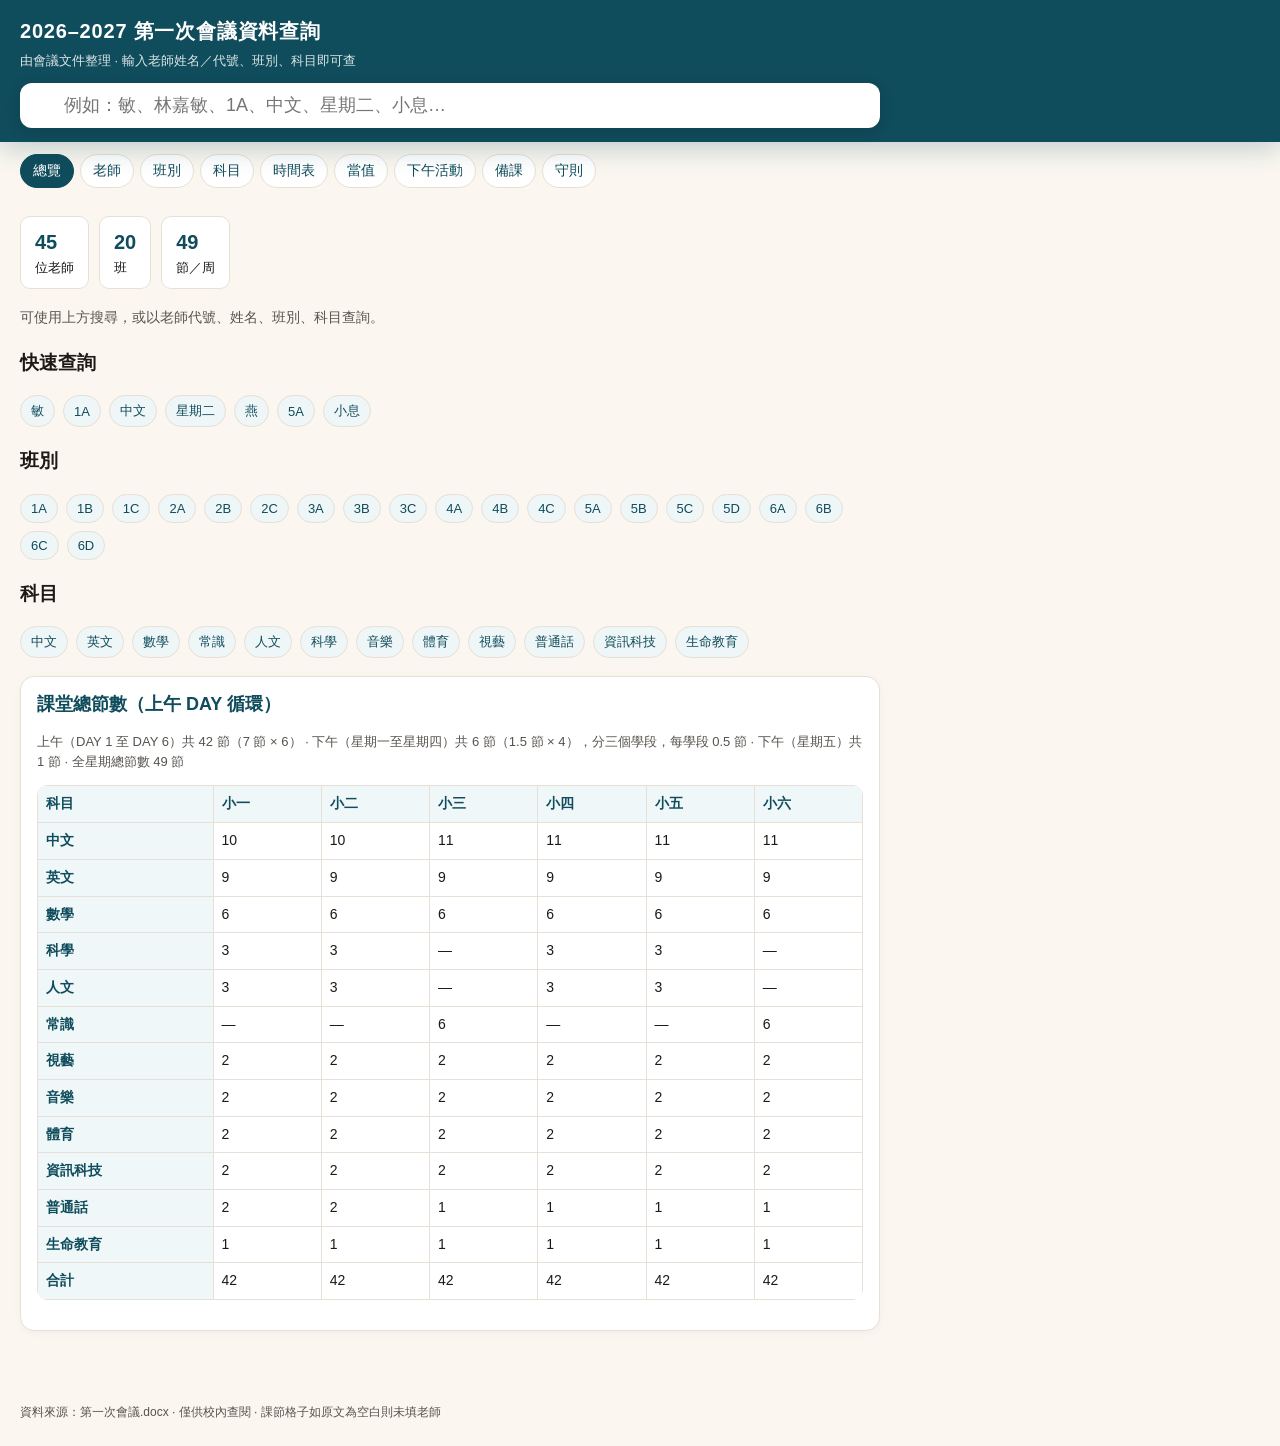
==== index.html @ 0116c8d4 "Publish 2026-2027 staff query as a static site. Teacher daily view, free-period tools, class timetab" ====
<!DOCTYPE html>
<html lang="zh-Hant">
<head>
  <meta charset="UTF-8" />
  <meta name="viewport" content="width=device-width, initial-scale=1" />
  <meta name="robots" content="noindex,nofollow" />
  <title>2026–2027 第一次會議資料查詢</title>
  <style>
    :root {
      --ink: #1c1917;
      --muted: #57534e;
      --line: #e7e0d6;
      --paper: #fbf7f0;
      --card: #ffffff;
      --teal: #0f4c5c;
      --teal-2: #16697a;
      --gold: #c4a35a;
      --coral: #c2410c;
      --chip: #eef6f7;
      --ok: #166534;
    }
    * { box-sizing: border-box; }
    html, body { margin: 0; padding: 0; }
    body {
      font-family: "PingFang TC", "Noto Sans TC", "Hiragino Sans CNS", "Heiti TC", sans-serif;
      background: var(--paper);
      color: var(--ink);
      line-height: 1.55;
    }
    header.app {
      position: sticky; top: 0; z-index: 20;
      background: var(--teal);
      color: #fff;
      padding: 16px 20px 14px;
      box-shadow: 0 8px 24px rgba(15, 76, 92, .22);
    }
    header.app h1 {
      margin: 0 0 4px;
      font-size: 20px;
      font-weight: 700;
      letter-spacing: .04em;
    }
    header.app p { margin: 0 0 12px; opacity: .85; font-size: 13px; }
    .search-wrap { position: relative; max-width: 860px; }
    .search-wrap input {
      width: 100%;
      font-size: 18px;
      padding: 12px 16px 12px 44px;
      border: 0;
      border-radius: 12px;
      outline: none;
      box-shadow: 0 4px 16px rgba(0,0,0,.12);
    }
    .search-ico {
      position: absolute; left: 14px; top: 50%; transform: translateY(-50%);
      opacity: .45; font-size: 16px; pointer-events: none;
    }
    nav.tabs {
      display: flex; gap: 6px; flex-wrap: wrap;
      padding: 12px 20px 0;
      background: var(--paper);
      position: sticky; top: 126px; z-index: 10;
    }
    @media (max-width: 640px) {
      nav.tabs { top: 148px; }
      header.app h1 { font-size: 17px; }
    }
    nav.tabs button {
      border: 1px solid var(--line);
      background: #fff;
      color: var(--teal);
      padding: 7px 12px;
      border-radius: 999px;
      cursor: pointer;
      font-size: 14px;
    }
    nav.tabs button.active {
      background: var(--teal);
      color: #fff;
      border-color: var(--teal);
    }
    main { padding: 16px 20px 64px; max-width: 1100px; }
    .hint {
      color: var(--muted); font-size: 14px; margin: 8px 0 16px;
    }
    .chips { display: flex; flex-wrap: wrap; gap: 8px; margin: 10px 0 18px; max-width: 100%; }
    @media (max-width: 640px) {
      .chip, .tchip { font-size: 13px; padding: 6px 9px; }
      .search-wrap input { font-size: 16px; } /* avoid iOS zoom */
    }
    .chip, .tchip {
      border: 1px solid var(--line);
      background: var(--chip);
      color: var(--teal);
      padding: 6px 10px;
      border-radius: 999px;
      cursor: pointer;
      font-size: 13px;
    }
    .tchip { background: #fff; }
    .tchip b { color: var(--coral); margin-right: 4px; }
    .tchip.active, .chip.active { background: var(--teal); color: #fff; border-color: var(--teal); }
    .tchip.active b { color: #fde68a; }
    .grid { display: grid; grid-template-columns: repeat(auto-fill, minmax(280px, 1fr)); gap: 12px; }
    .card {
      background: var(--card);
      border: 1px solid var(--line);
      border-radius: 14px;
      padding: 14px 16px;
      box-shadow: 0 2px 8px rgba(28,25,23,.04);
    }
    .card h2, .card h3 { margin: 0 0 8px; }
    .card h2 { font-size: 18px; color: var(--teal); }
    .card h3 { font-size: 15px; color: var(--teal-2); margin-top: 14px; }
    .meta { color: var(--muted); font-size: 13px; }
    .kv { display: grid; grid-template-columns: 88px 1fr; gap: 4px 10px; font-size: 14px; }
    .kv dt { color: var(--muted); }
    .kv dd { margin: 0; }
    table {
      width: 100%;
      border-collapse: collapse;
      font-size: 14px;
      background: #fff;
    }
    th, td {
      border: 1px solid var(--line);
      padding: 7px 8px;
      text-align: left;
      vertical-align: top;
    }
    th { background: #f0f7f8; color: var(--teal); font-weight: 600; white-space: nowrap; }
    .table-wrap { overflow-x: auto; margin: 8px 0 16px; border-radius: 10px; }
    .empty { padding: 40px 10px; text-align: center; color: var(--muted); }
    .badge {
      display: inline-block;
      background: #fde7d8;
      color: var(--coral);
      border-radius: 6px;
      padding: 1px 6px;
      font-size: 12px;
      margin-left: 4px;
    }
    .badge.teal { background: #d9eef2; color: var(--teal); }
    .badge.gold { background: #f4ead0; color: #7a5b12; }
    .duty-item {
      padding: 8px 0;
      border-bottom: 1px dashed var(--line);
      font-size: 14px;
    }
    .duty-item:last-child { border-bottom: 0; }
    .hl { background: #fff3bf; padding: 0 2px; border-radius: 3px; }
    .welcome { max-width: 860px; }
    .stat {
      display: flex; gap: 10px; flex-wrap: wrap; margin: 12px 0 18px;
    }
    .stat span {
      background: #fff; border: 1px solid var(--line); border-radius: 10px;
      padding: 10px 14px; font-size: 13px;
    }
    .stat b { display: block; font-size: 20px; color: var(--teal); }
    footer {
      color: var(--muted); font-size: 12px; padding: 8px 20px 24px;
    }
    .row-2 { display: grid; grid-template-columns: 1fr 1fr; gap: 12px; }
    @media (max-width: 800px) { .row-2 { grid-template-columns: 1fr; } }
    .name-line { display: flex; align-items: baseline; gap: 8px; flex-wrap: wrap; }
    .name-line .code {
      font-size: 28px; color: var(--coral); font-weight: 800; line-height: 1;
    }
    a.linkish { color: var(--teal-2); cursor: pointer; text-decoration: underline; }
  </style>
</head>
<body>
  <header class="app">
    <h1>2026–2027 第一次會議資料查詢</h1>
    <p>由會議文件整理 · 輸入老師姓名／代號、班別、科目即可查</p>
    <div class="search-wrap">
      <span class="search-ico">⌕</span>
      <input id="q" type="search" placeholder="例如：敏、林嘉敏、1A、中文、星期二、小息…" autocomplete="off" />
    </div>
  </header>
  <nav class="tabs" id="tabs"></nav>
  <main id="main"></main>
  <footer>資料來源：第一次會議.docx · 僅供校內查閱 · 課節格子如原文為空白則未填老師</footer>
  <script>
const DATA = {
  "title": "2026 至 2027 年度第一次會議資料查詢",
  "source": "第一次會議.docx",
  "periods": {
    "grades": [
      "小一",
      "小二",
      "小三",
      "小四",
      "小五",
      "小六"
    ],
    "rows": [
      {
        "subject": "中文",
        "byGrade": {
          "小一": "10",
          "小二": "10",
          "小三": "11",
          "小四": "11",
          "小五": "11",
          "小六": "11"
        }
      },
      {
        "subject": "英文",
        "byGrade": {
          "小一": "9",
          "小二": "9",
          "小三": "9",
          "小四": "9",
          "小五": "9",
          "小六": "9"
        }
      },
      {
        "subject": "數學",
        "byGrade": {
          "小一": "6",
          "小二": "6",
          "小三": "6",
          "小四": "6",
          "小五": "6",
          "小六": "6"
        }
      },
      {
        "subject": "科學",
        "byGrade": {
          "小一": "3",
          "小二": "3",
          "小三": "",
          "小四": "3",
          "小五": "3",
          "小六": ""
        }
      },
      {
        "subject": "人文",
        "byGrade": {
          "小一": "3",
          "小二": "3",
          "小三": "",
          "小四": "3",
          "小五": "3",
          "小六": ""
        }
      },
      {
        "subject": "常識",
        "byGrade": {
          "小一": "",
          "小二": "",
          "小三": "6",
          "小四": "",
          "小五": "",
          "小六": "6"
        }
      },
      {
        "subject": "視藝",
        "byGrade": {
          "小一": "2",
          "小二": "2",
          "小三": "2",
          "小四": "2",
          "小五": "2",
          "小六": "2"
        }
      },
      {
        "subject": "音樂",
        "byGrade": {
          "小一": "2",
          "小二": "2",
          "小三": "2",
          "小四": "2",
          "小五": "2",
          "小六": "2"
        }
      },
      {
        "subject": "體育",
        "byGrade": {
          "小一": "2",
          "小二": "2",
          "小三": "2",
          "小四": "2",
          "小五": "2",
          "小六": "2"
        }
      },
      {
        "subject": "資訊科技",
        "byGrade": {
          "小一": "2",
          "小二": "2",
          "小三": "2",
          "小四": "2",
          "小五": "2",
          "小六": "2"
        }
      },
      {
        "subject": "普通話",
        "byGrade": {
          "小一": "2",
          "小二": "2",
          "小三": "1",
          "小四": "1",
          "小五": "1",
          "小六": "1"
        }
      },
      {
        "subject": "生命教育",
        "byGrade": {
          "小一": "1",
          "小二": "1",
          "小三": "1",
          "小四": "1",
          "小五": "1",
          "小六": "1"
        }
      },
      {
        "subject": "合計",
        "byGrade": {
          "小一": "42",
          "小二": "42",
          "小三": "42",
          "小四": "42",
          "小五": "42",
          "小六": "42"
        }
      }
    ],
    "notes": [
      "上午（DAY 1 至 DAY 6）共 42 節（7 節 × 6）",
      "下午（星期一至星期四）共 6 節（1.5 節 × 4），分三個學段，每學段 0.5 節",
      "下午（星期五）共 1 節",
      "全星期總節數 49 節"
    ]
  },
  "loadNotes": [
    "基本老師課堂為 30 節",
    "中英數科主席 26 節；常識／科學科主席 26 節；人文科主席 27 節；視體音普資科主席 28 節",
    "SEN 老師 27 節",
    "4A／5A 中英數人科老師減 1 節",
    "各老師會因應各行政工作扣減課堂節數"
  ],
  "sen": [
    "穩",
    "瑤",
    "倩",
    "華"
  ],
  "signIn": {
    "duty": "所有當值老師：07:35",
    "others": "其他老師：07:40",
    "lunchOutDuty": "13:00–13:40（如需 13:40–14:00 當值）",
    "lunchOutFree": "13:00–13:55（如無需 13:40–14:00 當值）",
    "leaveNoMeeting": "沒有會議或課後活動：16:30",
    "leaveActivity": "有課後活動：17:05",
    "lateStay": "全校老師輪流留校至 18:35 處理行政事務（另見「在校課後託管服務計劃」文件）",
    "adminMeeting": "星期二放學後為行政會議"
  },
  "dutyIndex": {
    "tutorial": "導修課由班主任負責",
    "lunchHomeroom": "班主任：每周午膳當值 3 天",
    "lunchOthers": "非班／行政老師：每周午膳當值 2–3 天",
    "lunchVP": "副校長：每周午膳當值 1 天",
    "recess": "小息當值 4–5 次",
    "library": "瑩負責圖書館當值",
    "morning": "早上、放學當值及放學後校外巡視由訓輔組安排",
    "patrol": "清／呂／蔚巡視各當值情況"
  },
  "timetable": {
    "morning": [
      {
        "time": "07:40–08:00 課前",
        "mon": "靜觀行／早課",
        "tue": "靜觀行／早課",
        "wed": "靜觀行／早課",
        "thu": "靜觀行／早課",
        "fri": "球類運動"
      },
      {
        "time": "08:00–08:10 早會",
        "mon": "班級經營",
        "tue": "悅讀閱樂／好書分享",
        "wed": "升旗／國情短講",
        "thu": "品德教育",
        "fri": "早操"
      },
      {
        "time": "08:10–08:20 班主任節",
        "mon": "班主任節",
        "tue": "班主任節",
        "wed": "班主任節",
        "thu": "班主任節",
        "fri": "班主任節"
      }
    ],
    "lessons": [
      {
        "period": "第一節",
        "time": "08:20–08:55"
      },
      {
        "period": "第二節",
        "time": "08:55–09:30"
      },
      {
        "period": "第三節",
        "time": "09:30–10:05"
      },
      {
        "period": "小息一",
        "time": "10:05–10:20",
        "note": "玩具趣趣（樓層小息）"
      },
      {
        "period": "第四節",
        "time": "10:20–10:55"
      },
      {
        "period": "第五節",
        "time": "10:55–11:30"
      },
      {
        "period": "小息二",
        "time": "11:30–11:50",
        "note": "活力小息（操場小息）"
      },
      {
        "period": "第六節",
        "time": "11:50–12:25"
      },
      {
        "period": "第七節",
        "time": "12:25–13:00"
      }
    ],
    "lunch": {
      "time": "13:00–14:00",
      "note": "午膳 13:00–13:40／小息 13:40–14:00"
    },
    "afternoonP13": [
      {
        "time": "14:00–14:20",
        "mon": "導修課",
        "tue": "導修課",
        "wed": "導修課",
        "thu": "導修課",
        "fri": "14:00–14:40 健康生活（全人運動）"
      },
      {
        "time": "14:20–15:20 第八節",
        "mon": "CREATE Learning（三學段）",
        "tue": "多元智能課 MI",
        "wed": "野孩子計劃（三學段）",
        "thu": "周會／戶外學習（三學段）",
        "fri": "（接上）"
      }
    ],
    "afternoonP46": [
      {
        "time": "14:00–14:20",
        "mon": "導修課",
        "tue": "導修課",
        "wed": "導修課",
        "thu": "導修課",
        "fri": "14:00–14:40 健康生活（全人運動）"
      },
      {
        "time": "14:20–15:20 第八節",
        "mon": "CREATE Learning（三學段）",
        "tue": "多元智能課 MI（4(1)–4(4)）",
        "wed": "野孩子計劃（三學段）",
        "thu": "周會／戶外學習（三學段）",
        "fri": "（接上）"
      }
    ],
    "prepExtra": [
      "星期二課後：行政會",
      "星期一／四：P4 科學校外支援（智／燕／恒）",
      "星期四：P5 人文校外支援（何／瑤／談／仁）（杰）"
    ]
  },
  "teachers": [
    {
      "no": "1",
      "name": "林嘉敏",
      "code": "敏",
      "homeroom": "1A",
      "subjects": [
        {
          "subject": "中文",
          "classes": "1A *4A",
          "star": true
        },
        {
          "subject": "視藝",
          "classes": "1A",
          "star": false
        }
      ],
      "pm": {
        "mon": "",
        "tue": "",
        "wed": "",
        "thu": "",
        "fri": "1"
      },
      "periods": "24",
      "liaison": "P1中 / P1視",
      "chairOf": [],
      "viceOf": [
        "中"
      ],
      "gradeContact": [
        "中・一年級",
        "視・一年級"
      ],
      "duties": {
        "recess1": [
          {
            "day": "DAY 2",
            "place": "4/F",
            "time": "10:05–10:20 小息一（樓層／玩具趣趣）"
          },
          {
            "day": "DAY 5",
            "place": "3/F",
            "time": "10:05–10:20 小息一（樓層／玩具趣趣）"
          }
        ],
        "recess2": [
          {
            "day": "DAY 4",
            "sunny": "中式花園",
            "rain": "4/F",
            "time": "11:30–11:50 小息二（晴天操場／雨天樓層）"
          }
        ],
        "lunch": [
          {
            "day": "星期二",
            "class": "1A",
            "time": "13:00–13:40 午膳"
          },
          {
            "day": "星期三",
            "class": "1A",
            "time": "13:00–13:40 午膳"
          },
          {
            "day": "星期五",
            "class": "1A",
            "time": "13:00–13:40 午膳"
          }
        ],
        "noon": [
          {
            "day": "星期四",
            "sunny": "操二至洗手間",
            "rain": "2/F",
            "time": "13:40–14:00 午息"
          }
        ],
        "prep": [
          {
            "day": "DAY 3",
            "period": "第六節 11:50–12:25",
            "text": "P4中備(敏/瑤/冬) P1英備(琪/慧/華)"
          },
          {
            "day": "DAY 2",
            "period": "第七節 12:25–13:00",
            "text": "P1中備(敏/梅/瑤)"
          }
        ],
        "activities": [
          {
            "day": "星期三",
            "text": "中文(低)(李/敏)"
          }
        ]
      }
    },
    {
      "no": "2",
      "name": "姚佩慈",
      "code": "佩",
      "homeroom": "1A",
      "subjects": [
        {
          "subject": "數學",
          "classes": "1A 3B",
          "star": false
        },
        {
          "subject": "科學",
          "classes": "2A",
          "star": false
        },
        {
          "subject": "體育",
          "classes": "1B+1C 2A",
          "star": false
        }
      ],
      "pm": {
        "mon": "1A",
        "tue": "0.5",
        "wed": "1.5",
        "thu": "1A",
        "fri": "1"
      },
      "periods": "25",
      "liaison": "P3數",
      "chairOf": [
        "體"
      ],
      "viceOf": [],
      "gradeContact": [
        "數・三年級"
      ],
      "duties": {
        "recess1": [
          {
            "day": "DAY 4",
            "place": "2/F",
            "time": "10:05–10:20 小息一（樓層／玩具趣趣）"
          }
        ],
        "recess2": [
          {
            "day": "DAY 3",
            "sunny": "操一",
            "rain": "3/F",
            "time": "11:30–11:50 小息二（晴天操場／雨天樓層）"
          },
          {
            "day": "DAY 5",
            "sunny": "中式花園",
            "rain": "4/F",
            "time": "11:30–11:50 小息二（晴天操場／雨天樓層）"
          },
          {
            "day": "DAY 1",
            "sunny": "籃球場",
            "rain": "5/F",
            "time": "11:30–11:50 小息二（晴天操場／雨天樓層）"
          }
        ],
        "lunch": [
          {
            "day": "星期一",
            "class": "1A",
            "time": "13:00–13:40 午膳"
          },
          {
            "day": "星期四",
            "class": "1A",
            "time": "13:00–13:40 午膳"
          },
          {
            "day": "星期五",
            "class": "3B",
            "time": "13:00–13:40 午膳"
          }
        ],
        "noon": [],
        "prep": [
          {
            "day": "DAY 1",
            "period": "第一節 08:20–08:55",
            "text": "P1數備(佩/趙/軒)"
          },
          {
            "day": "DAY 5",
            "period": "第一節 08:20–08:55",
            "text": "P3數備(佩/碧/趙)"
          },
          {
            "day": "DAY 5",
            "period": "第七節 12:25–13:00",
            "text": "P2科備(智/佩/燕)"
          }
        ],
        "activities": [
          {
            "day": "星期一",
            "text": "游泳校隊至1730) (佩/外聘)(泳池)"
          }
        ]
      }
    },
    {
      "no": "3",
      "name": "林淑梅",
      "code": "梅",
      "homeroom": "1B",
      "subjects": [
        {
          "subject": "中文",
          "classes": "1B",
          "star": false
        },
        {
          "subject": "人文",
          "classes": "4B",
          "star": false
        },
        {
          "subject": "普通話",
          "classes": "4B",
          "star": false
        }
      ],
      "pm": {
        "mon": "4B",
        "tue": "1.5",
        "wed": "1.5",
        "thu": "4B (1)",
        "fri": "1"
      },
      "periods": "20.5",
      "liaison": "P4普",
      "chairOf": [],
      "viceOf": [],
      "gradeContact": [
        "普・四年級"
      ],
      "duties": {
        "recess1": [
          {
            "day": "DAY 3",
            "place": "2/F",
            "time": "10:05–10:20 小息一（樓層／玩具趣趣）"
          },
          {
            "day": "DAY 5",
            "place": "2/F",
            "time": "10:05–10:20 小息一（樓層／玩具趣趣）"
          }
        ],
        "recess2": [],
        "lunch": [
          {
            "day": "星期一",
            "class": "1B",
            "time": "13:00–13:40 午膳"
          },
          {
            "day": "星期二",
            "class": "1B",
            "time": "13:00–13:40 午膳"
          },
          {
            "day": "星期四",
            "class": "1B",
            "time": "13:00–13:40 午膳"
          }
        ],
        "noon": [
          {
            "day": "星期五",
            "sunny": "操二至洗手間",
            "rain": "2/F梅",
            "time": "13:40–14:00 午息"
          }
        ],
        "prep": [
          {
            "day": "DAY 6",
            "period": "第六節 11:50–12:25",
            "text": "P4人備(梅/軒/杰) P5科備 (談/偉/呂/清)"
          },
          {
            "day": "DAY 2",
            "period": "第七節 12:25–13:00",
            "text": "P1中備(敏/梅/瑤)"
          }
        ],
        "activities": [
          {
            "day": "星期二",
            "text": "正能量(P1)(梅/趙/奕)"
          }
        ]
      }
    },
    {
      "no": "4",
      "name": "趙詠琪",
      "code": "趙",
      "homeroom": "1B",
      "subjects": [
        {
          "subject": "數學",
          "classes": "1B 3C",
          "star": false
        },
        {
          "subject": "常識",
          "classes": "6D",
          "star": false
        },
        {
          "subject": "資訊科技",
          "classes": "1B+1C 3C",
          "star": false
        }
      ],
      "pm": {
        "mon": "1C",
        "tue": "1.5",
        "wed": "1.5",
        "thu": "1B",
        "fri": "1"
      },
      "periods": "29",
      "liaison": "P1數",
      "chairOf": [],
      "viceOf": [
        "數"
      ],
      "gradeContact": [
        "數・一年級"
      ],
      "duties": {
        "recess1": [
          {
            "day": "DAY 3",
            "place": "2/F",
            "time": "10:05–10:20 小息一（樓層／玩具趣趣）"
          },
          {
            "day": "DAY 4",
            "place": "2/F",
            "time": "10:05–10:20 小息一（樓層／玩具趣趣）"
          }
        ],
        "recess2": [
          {
            "day": "DAY 2",
            "sunny": "操二至洗手間",
            "rain": "2/F",
            "time": "11:30–11:50 小息二（晴天操場／雨天樓層）"
          }
        ],
        "lunch": [
          {
            "day": "星期三",
            "class": "1B",
            "time": "13:00–13:40 午膳"
          },
          {
            "day": "星期五",
            "class": "1B",
            "time": "13:00–13:40 午膳"
          },
          {
            "day": "星期四",
            "class": "6D",
            "time": "13:00–13:40 午膳"
          }
        ],
        "noon": [
          {
            "day": "星期一",
            "sunny": "操一",
            "rain": "2/F",
            "time": "13:40–14:00 午息"
          }
        ],
        "prep": [
          {
            "day": "DAY 1",
            "period": "第一節 08:20–08:55",
            "text": "P1數備(佩/趙/軒)"
          },
          {
            "day": "DAY 5",
            "period": "第一節 08:20–08:55",
            "text": "P3數備(佩/碧/趙)"
          },
          {
            "day": "DAY 3",
            "period": "第二節 08:55–09:30",
            "text": "P6常備 (趙/符/瑩/蔚)"
          }
        ],
        "activities": [
          {
            "day": "星期四",
            "text": "中國舞校隊(1530－1730) (趙/外聘)(G02) (行政工作)"
          },
          {
            "day": "星期二",
            "text": "正能量(P1)(梅/趙/奕)"
          }
        ]
      }
    },
    {
      "no": "5",
      "name": "黃凱瑤",
      "code": "瑤",
      "homeroom": "1C",
      "subjects": [
        {
          "subject": "中文",
          "classes": "1C 4C",
          "star": false
        },
        {
          "subject": "人文",
          "classes": "5B",
          "star": false
        }
      ],
      "pm": {
        "mon": "",
        "tue": "1.5",
        "wed": "0.5",
        "thu": "",
        "fri": "1"
      },
      "periods": "27",
      "liaison": "P4中",
      "chairOf": [],
      "viceOf": [],
      "gradeContact": [
        "中・四年級"
      ],
      "duties": {
        "recess1": [
          {
            "day": "DAY 2",
            "place": "5/F",
            "time": "10:05–10:20 小息一（樓層／玩具趣趣）"
          },
          {
            "day": "DAY 5",
            "place": "5/F",
            "time": "10:05–10:20 小息一（樓層／玩具趣趣）"
          },
          {
            "day": "DAY 1",
            "place": "2/F",
            "time": "10:05–10:20 小息一（樓層／玩具趣趣）"
          }
        ],
        "recess2": [],
        "lunch": [
          {
            "day": "星期二",
            "class": "1C",
            "time": "13:00–13:40 午膳"
          },
          {
            "day": "星期三",
            "class": "1C",
            "time": "13:00–13:40 午膳"
          },
          {
            "day": "星期五",
            "class": "1C",
            "time": "13:00–13:40 午膳"
          }
        ],
        "noon": [
          {
            "day": "星期一",
            "sunny": "操二至洗手間",
            "rain": "2/F",
            "time": "13:40–14:00 午息"
          }
        ],
        "prep": [
          {
            "day": "DAY 6",
            "period": "第三節 09:30–10:05",
            "text": "P5人備 (何/瑤/談/仁)"
          },
          {
            "day": "DAY 3",
            "period": "第六節 11:50–12:25",
            "text": "P4中備(敏/瑤/冬) P1英備(琪/慧/華)"
          },
          {
            "day": "DAY 2",
            "period": "第七節 12:25–13:00",
            "text": "P1中備(敏/梅/瑤)"
          }
        ],
        "activities": [
          {
            "day": "星期四",
            "text": "P5人文科(何瑤談仁)(杰) (校外支援會議)"
          }
        ]
      }
    },
    {
      "no": "6",
      "name": "謝文軒",
      "code": "軒",
      "homeroom": "1C",
      "subjects": [
        {
          "subject": "數學",
          "classes": "1C",
          "star": false
        },
        {
          "subject": "人文",
          "classes": "2C 4C",
          "star": false
        },
        {
          "subject": "生命教育",
          "classes": "3AC 4AC 5AB 5C6C",
          "star": false
        }
      ],
      "pm": {
        "mon": "2C",
        "tue": "1.5",
        "wed": "0.5",
        "thu": "1C",
        "fri": "1"
      },
      "periods": "26",
      "liaison": "P4人",
      "chairOf": [],
      "viceOf": [],
      "gradeContact": [
        "人文・四年級"
      ],
      "duties": {
        "recess1": [],
        "recess2": [
          {
            "day": "DAY 5",
            "sunny": "操一",
            "rain": "3/F",
            "time": "11:30–11:50 小息二（晴天操場／雨天樓層）"
          },
          {
            "day": "DAY 4",
            "sunny": "詢問處至英語角",
            "rain": "6/F",
            "time": "11:30–11:50 小息二（晴天操場／雨天樓層）"
          }
        ],
        "lunch": [
          {
            "day": "星期一",
            "class": "1C",
            "time": "13:00–13:40 午膳"
          },
          {
            "day": "星期四",
            "class": "1C",
            "time": "13:00–13:40 午膳"
          }
        ],
        "noon": [
          {
            "day": "星期三",
            "sunny": "操二至洗手間",
            "rain": "2/F",
            "time": "13:40–14:00 午息"
          },
          {
            "day": "星期五",
            "sunny": "操一",
            "rain": "2/F軒",
            "time": "13:40–14:00 午息"
          }
        ],
        "prep": [
          {
            "day": "DAY 1",
            "period": "第一節 08:20–08:55",
            "text": "P1數備(佩/趙/軒)"
          },
          {
            "day": "DAY 4",
            "period": "第四節 10:20–10:55",
            "text": "P2人備(慧/杰/軒)"
          },
          {
            "day": "DAY 6",
            "period": "第六節 11:50–12:25",
            "text": "P4人備(梅/軒/杰) P5科備 (談/偉/呂/清)"
          }
        ],
        "activities": [
          {
            "day": "星期二",
            "text": "佛教話劇隊(軒/杰)(禮堂)"
          }
        ]
      }
    },
    {
      "no": "7",
      "name": "符巧兒",
      "code": "符",
      "homeroom": "2A",
      "subjects": [
        {
          "subject": "數學",
          "classes": "2A",
          "star": false
        },
        {
          "subject": "常識",
          "classes": "6B",
          "star": false
        },
        {
          "subject": "資訊科技",
          "classes": "1A 2A 3AB",
          "star": false
        }
      ],
      "pm": {
        "mon": "2A",
        "tue": "1.5",
        "wed": "1.5",
        "thu": "2A",
        "fri": "1"
      },
      "periods": "27",
      "liaison": "P1/2/3資",
      "chairOf": [
        "資"
      ],
      "viceOf": [],
      "gradeContact": [
        "資・一年級",
        "資・二年級",
        "資・三年級"
      ],
      "duties": {
        "recess1": [
          {
            "day": "DAY 2",
            "place": "3/F",
            "time": "10:05–10:20 小息一（樓層／玩具趣趣）"
          },
          {
            "day": "DAY 3",
            "place": "3/F",
            "time": "10:05–10:20 小息一（樓層／玩具趣趣）"
          }
        ],
        "recess2": [
          {
            "day": "DAY 1",
            "sunny": "中式花園",
            "rain": "4/F",
            "time": "11:30–11:50 小息二（晴天操場／雨天樓層）"
          }
        ],
        "lunch": [
          {
            "day": "星期一",
            "class": "2A",
            "time": "13:00–13:40 午膳"
          },
          {
            "day": "星期四",
            "class": "2A",
            "time": "13:00–13:40 午膳"
          },
          {
            "day": "星期五",
            "class": "2A",
            "time": "13:00–13:40 午膳"
          }
        ],
        "noon": [
          {
            "day": "星期三",
            "sunny": "操二至洗手間",
            "rain": "4/F",
            "time": "13:40–14:00 午息"
          }
        ],
        "prep": [
          {
            "day": "DAY 2",
            "period": "第一節 08:20–08:55",
            "text": "P2數備(符/碧/清)"
          },
          {
            "day": "DAY 3",
            "period": "第二節 08:55–09:30",
            "text": "P6常備 (趙/符/瑩/蔚)"
          }
        ],
        "activities": [
          {
            "day": "星期二",
            "text": "女童軍(雯/符)"
          }
        ]
      }
    },
    {
      "no": "8",
      "name": "羅美儀",
      "code": "羅",
      "homeroom": "2B",
      "subjects": [
        {
          "subject": "中文",
          "classes": "2B 6C",
          "star": false
        },
        {
          "subject": "視藝",
          "classes": "5A",
          "star": false
        }
      ],
      "pm": {
        "mon": "6C",
        "tue": "",
        "wed": "",
        "thu": "2B (0.5)",
        "fri": "1"
      },
      "periods": "26",
      "liaison": "P2中 / P5視",
      "chairOf": [
        "視"
      ],
      "viceOf": [],
      "gradeContact": [
        "中・二年級",
        "視・五年級"
      ],
      "duties": {
        "recess1": [
          {
            "day": "DAY 1",
            "place": "3/F",
            "time": "10:05–10:20 小息一（樓層／玩具趣趣）"
          },
          {
            "day": "DAY 2",
            "place": "2/F",
            "time": "10:05–10:20 小息一（樓層／玩具趣趣）"
          },
          {
            "day": "DAY 5",
            "place": "2/F",
            "time": "10:05–10:20 小息一（樓層／玩具趣趣）"
          }
        ],
        "recess2": [],
        "lunch": [
          {
            "day": "星期二",
            "class": "2B",
            "time": "13:00–13:40 午膳"
          },
          {
            "day": "星期三",
            "class": "2B",
            "time": "13:00–13:40 午膳"
          },
          {
            "day": "星期四",
            "class": "2B",
            "time": "13:00–13:40 午膳"
          }
        ],
        "noon": [
          {
            "day": "星期五",
            "sunny": "籃足間",
            "rain": "3/F羅",
            "time": "13:40–14:00 午息"
          }
        ],
        "prep": [
          {
            "day": "DAY 2",
            "period": "第四節 10:20–10:55",
            "text": "P2中備(羅/蔚/穩)"
          },
          {
            "day": "DAY 4",
            "period": "第五節 10:55–11:30",
            "text": "P6中備 (羅/李/俊/仁)"
          }
        ],
        "activities": [
          {
            "day": "星期三",
            "text": "視藝(低)(羅/筠)"
          }
        ]
      }
    },
    {
      "no": "9",
      "name": "劉可雯",
      "code": "可",
      "homeroom": "2C",
      "subjects": [
        {
          "subject": "英文",
          "classes": "2C 6(4)",
          "star": false
        },
        {
          "subject": "音樂",
          "classes": "1A 3C 4AB",
          "star": false
        }
      ],
      "pm": {
        "mon": "",
        "tue": "1",
        "wed": "0.5",
        "thu": "2C (0.5)",
        "fri": "1"
      },
      "periods": "29",
      "liaison": "P1/3音",
      "chairOf": [],
      "viceOf": [],
      "gradeContact": [
        "音・一年級",
        "音・三年級"
      ],
      "duties": {
        "recess1": [
          {
            "day": "DAY 5",
            "place": "6/F",
            "time": "10:05–10:20 小息一（樓層／玩具趣趣）"
          },
          {
            "day": "DAY 3",
            "place": "6/F",
            "time": "10:05–10:20 小息一（樓層／玩具趣趣）"
          },
          {
            "day": "DAY 4",
            "place": "6/F",
            "time": "10:05–10:20 小息一（樓層／玩具趣趣）"
          }
        ],
        "recess2": [],
        "lunch": [
          {
            "day": "星期一",
            "class": "2C",
            "time": "13:00–13:40 午膳"
          },
          {
            "day": "星期三",
            "class": "2C",
            "time": "13:00–13:40 午膳"
          },
          {
            "day": "星期四",
            "class": "2C",
            "time": "13:00–13:40 午膳"
          }
        ],
        "noon": [
          {
            "day": "星期二",
            "sunny": "操一",
            "rain": "2/F",
            "time": "13:40–14:00 午息"
          }
        ],
        "prep": [
          {
            "day": "DAY 4",
            "period": "第二節 08:55–09:30",
            "text": "P6英備 (可/尹/琪/談)"
          },
          {
            "day": "DAY 1",
            "period": "第七節 12:25–13:00",
            "text": "P2英備(可/奕/雯)"
          }
        ],
        "activities": [
          {
            "day": "星期四",
            "text": "圖書(瑩/可)"
          }
        ]
      }
    },
    {
      "no": "10",
      "name": "何嘉玲",
      "code": "何",
      "homeroom": "3A",
      "subjects": [
        {
          "subject": "中文",
          "classes": "3A",
          "star": false
        },
        {
          "subject": "人文",
          "classes": "5C",
          "star": false
        },
        {
          "subject": "普通話",
          "classes": "2AB 3A 6AD",
          "star": false
        }
      ],
      "pm": {
        "mon": "5C",
        "tue": "1",
        "wed": "1.5",
        "thu": "",
        "fri": "1"
      },
      "periods": "26",
      "liaison": "P5人 / P6普",
      "chairOf": [
        "普"
      ],
      "viceOf": [],
      "gradeContact": [
        "人文・五年級",
        "普・六年級"
      ],
      "duties": {
        "recess1": [
          {
            "day": "DAY 1",
            "place": "6/F",
            "time": "10:05–10:20 小息一（樓層／玩具趣趣）"
          },
          {
            "day": "DAY 2",
            "place": "5/F",
            "time": "10:05–10:20 小息一（樓層／玩具趣趣）"
          }
        ],
        "recess2": [
          {
            "day": "DAY 3",
            "sunny": "中式花園",
            "rain": "4/F",
            "time": "11:30–11:50 小息二（晴天操場／雨天樓層）"
          }
        ],
        "lunch": [
          {
            "day": "星期二",
            "class": "3A",
            "time": "13:00–13:40 午膳"
          },
          {
            "day": "星期三",
            "class": "3A",
            "time": "13:00–13:40 午膳"
          },
          {
            "day": "星期五",
            "class": "3A",
            "time": "13:00–13:40 午膳"
          }
        ],
        "noon": [
          {
            "day": "星期四",
            "sunny": "操二至洗手間",
            "rain": "4/F",
            "time": "13:40–14:00 午息"
          }
        ],
        "prep": [
          {
            "day": "DAY 6",
            "period": "第三節 09:30–10:05",
            "text": "P5人備 (何/瑤/談/仁)"
          },
          {
            "day": "DAY 3",
            "period": "第四節 10:20–10:55",
            "text": "P3中備(何/李/杰)"
          }
        ],
        "activities": [
          {
            "day": "星期一",
            "text": "中文(高)(紅/何)"
          },
          {
            "day": "星期四",
            "text": "P5人文科(何瑤談仁)(杰) (校外支援會議)"
          }
        ]
      }
    },
    {
      "no": "11",
      "name": "李佩儀",
      "code": "李",
      "homeroom": "3B",
      "subjects": [
        {
          "subject": "中文",
          "classes": "3B 6B",
          "star": false
        },
        {
          "subject": "普通話",
          "classes": "3B 6B",
          "star": false
        },
        {
          "subject": "生命教育",
          "classes": "3B",
          "star": false
        }
      ],
      "pm": {
        "mon": "",
        "tue": "1.5",
        "wed": "",
        "thu": "3B (0.5)",
        "fri": "1"
      },
      "periods": "28",
      "liaison": "P3中",
      "chairOf": [],
      "viceOf": [],
      "gradeContact": [
        "中・三年級"
      ],
      "duties": {
        "recess1": [
          {
            "day": "DAY 1",
            "place": "6/F",
            "time": "10:05–10:20 小息一（樓層／玩具趣趣）"
          },
          {
            "day": "DAY 2",
            "place": "6/F",
            "time": "10:05–10:20 小息一（樓層／玩具趣趣）"
          },
          {
            "day": "DAY 6",
            "place": "4/F",
            "time": "10:05–10:20 小息一（樓層／玩具趣趣）"
          }
        ],
        "recess2": [],
        "lunch": [
          {
            "day": "星期一",
            "class": "3B",
            "time": "13:00–13:40 午膳"
          },
          {
            "day": "星期三",
            "class": "3B",
            "time": "13:00–13:40 午膳"
          },
          {
            "day": "星期四",
            "class": "3B",
            "time": "13:00–13:40 午膳"
          }
        ],
        "noon": [
          {
            "day": "星期五",
            "sunny": "操二至洗手間",
            "rain": "4/F李",
            "time": "13:40–14:00 午息"
          }
        ],
        "prep": [
          {
            "day": "DAY 3",
            "period": "第四節 10:20–10:55",
            "text": "P3中備(何/李/杰)"
          },
          {
            "day": "DAY 4",
            "period": "第五節 10:55–11:30",
            "text": "P6中備 (羅/李/俊/仁)"
          }
        ],
        "activities": [
          {
            "day": "星期三",
            "text": "中文(低)(李/敏)"
          }
        ]
      }
    },
    {
      "no": "12",
      "name": "譚倩瑩",
      "code": "倩",
      "homeroom": "3C",
      "subjects": [
        {
          "subject": "英文",
          "classes": "3C *5A",
          "star": true
        },
        {
          "subject": "視藝",
          "classes": "2AC",
          "star": false
        }
      ],
      "pm": {
        "mon": "3C",
        "tue": "",
        "wed": "",
        "thu": "3C",
        "fri": "1"
      },
      "periods": "26",
      "liaison": "P3英",
      "chairOf": [],
      "viceOf": [],
      "gradeContact": [
        "英・三年級"
      ],
      "duties": {
        "recess1": [
          {
            "day": "DAY 4",
            "place": "5/F",
            "time": "10:05–10:20 小息一（樓層／玩具趣趣）"
          },
          {
            "day": "DAY 3",
            "place": "4/F",
            "time": "10:05–10:20 小息一（樓層／玩具趣趣）"
          }
        ],
        "recess2": [
          {
            "day": "DAY 2",
            "sunny": "中式花園",
            "rain": "4/F",
            "time": "11:30–11:50 小息二（晴天操場／雨天樓層）"
          }
        ],
        "lunch": [
          {
            "day": "星期二",
            "class": "3C",
            "time": "13:00–13:40 午膳"
          },
          {
            "day": "星期三",
            "class": "3C",
            "time": "13:00–13:40 午膳"
          },
          {
            "day": "星期五",
            "class": "3C",
            "time": "13:00–13:40 午膳"
          }
        ],
        "noon": [
          {
            "day": "星期四",
            "sunny": "籃足間",
            "rain": "3/F",
            "time": "13:40–14:00 午息"
          }
        ],
        "prep": [
          {
            "day": "DAY 1",
            "period": "第二節 08:55–09:30",
            "text": "P4英備(尹/奕/華) P5英備 (慧/倩/鄭/雯)"
          },
          {
            "day": "DAY 4",
            "period": "第六節 11:50–12:25",
            "text": "P5數備(儀/谷/偉) P3英備(倩/鄭)"
          }
        ],
        "activities": []
      }
    },
    {
      "no": "13",
      "name": "尹國雄",
      "code": "尹",
      "homeroom": "4A",
      "subjects": [
        {
          "subject": "英文",
          "classes": "*4A 6(1)",
          "star": true
        },
        {
          "subject": "體育",
          "classes": "3AB",
          "star": false
        }
      ],
      "pm": {
        "mon": "3B",
        "tue": "1.5",
        "wed": "1.5",
        "thu": "4A (0.5)",
        "fri": "1"
      },
      "periods": "28",
      "liaison": "P6英 / P3體",
      "chairOf": [],
      "viceOf": [],
      "gradeContact": [
        "英・六年級",
        "體・三年級"
      ],
      "duties": {
        "recess1": [],
        "recess2": [
          {
            "day": "DAY 4",
            "sunny": "足球場",
            "rain": "5/F",
            "time": "11:30–11:50 小息二（晴天操場／雨天樓層）"
          },
          {
            "day": "DAY 6",
            "sunny": "足球場",
            "rain": "5/F",
            "time": "11:30–11:50 小息二（晴天操場／雨天樓層）"
          },
          {
            "day": "DAY 1",
            "sunny": "籃足球場之間",
            "rain": "6/F",
            "time": "11:30–11:50 小息二（晴天操場／雨天樓層）"
          }
        ],
        "lunch": [
          {
            "day": "星期一",
            "class": "4A",
            "time": "13:00–13:40 午膳"
          },
          {
            "day": "星期四",
            "class": "4A",
            "time": "13:00–13:40 午膳"
          },
          {
            "day": "星期五",
            "class": "4A",
            "time": "13:00–13:40 午膳"
          }
        ],
        "noon": [
          {
            "day": "星期二",
            "sunny": "籃足間",
            "rain": "3/F",
            "time": "13:40–14:00 午息"
          }
        ],
        "prep": [
          {
            "day": "DAY 1",
            "period": "第二節 08:55–09:30",
            "text": "P4英備(尹/奕/華) P5英備 (慧/倩/鄭/雯)"
          },
          {
            "day": "DAY 4",
            "period": "第二節 08:55–09:30",
            "text": "P6英備 (可/尹/琪/談)"
          }
        ],
        "activities": [
          {
            "day": "星期一",
            "text": "英文話劇隊 (慧/尹/NET)(禮堂)"
          }
        ]
      }
    },
    {
      "no": "14",
      "name": "陳奕香",
      "code": "奕",
      "homeroom": "4B",
      "subjects": [
        {
          "subject": "英文",
          "classes": "2B 4B",
          "star": false
        },
        {
          "subject": "視藝",
          "classes": "2B",
          "star": false
        },
        {
          "subject": "生命教育",
          "classes": "1A 2BC 4B",
          "star": false
        }
      ],
      "pm": {
        "mon": "2B",
        "tue": "",
        "wed": "1",
        "thu": "4B (0.5)",
        "fri": "1"
      },
      "periods": "28",
      "liaison": "P4英 / P2視",
      "chairOf": [],
      "viceOf": [],
      "gradeContact": [
        "英・四年級",
        "視・二年級"
      ],
      "duties": {
        "recess1": [],
        "recess2": [
          {
            "day": "DAY 5",
            "sunny": "操二至洗手間",
            "rain": "2/F",
            "time": "11:30–11:50 小息二（晴天操場／雨天樓層）"
          },
          {
            "day": "DAY 4",
            "sunny": "操二至洗手間",
            "rain": "2/F",
            "time": "11:30–11:50 小息二（晴天操場／雨天樓層）"
          },
          {
            "day": "DAY 3",
            "sunny": "中式花園",
            "rain": "4/F",
            "time": "11:30–11:50 小息二（晴天操場／雨天樓層）"
          }
        ],
        "lunch": [
          {
            "day": "星期二",
            "class": "4B",
            "time": "13:00–13:40 午膳"
          },
          {
            "day": "星期三",
            "class": "4B",
            "time": "13:00–13:40 午膳"
          },
          {
            "day": "星期四",
            "class": "4B",
            "time": "13:00–13:40 午膳"
          }
        ],
        "noon": [
          {
            "day": "星期五",
            "sunny": "操一",
            "rain": "4/F奕",
            "time": "13:40–14:00 午息"
          }
        ],
        "prep": [
          {
            "day": "DAY 1",
            "period": "第二節 08:55–09:30",
            "text": "P4英備(尹/奕/華) P5英備 (慧/倩/鄭/雯)"
          },
          {
            "day": "DAY 1",
            "period": "第七節 12:25–13:00",
            "text": "P2英備(可/奕/雯)"
          }
        ],
        "activities": [
          {
            "day": "星期二",
            "text": "正能量(P1)(梅/趙/奕)"
          }
        ]
      }
    },
    {
      "no": "15",
      "name": "張智聰",
      "code": "智",
      "homeroom": "4C",
      "subjects": [
        {
          "subject": "數學",
          "classes": "4C",
          "star": false
        },
        {
          "subject": "科學",
          "classes": "2B4C",
          "star": false
        },
        {
          "subject": "體育",
          "classes": "2B 4C 5B",
          "star": false
        },
        {
          "subject": "資訊科技",
          "classes": "4C 5BD",
          "star": false
        }
      ],
      "pm": {
        "mon": "",
        "tue": "1.5",
        "wed": "1.5",
        "thu": "",
        "fri": "1"
      },
      "periods": "28",
      "liaison": "P2科 / P4體",
      "chairOf": [],
      "viceOf": [],
      "gradeContact": [
        "科學・二年級",
        "體・四年級"
      ],
      "duties": {
        "recess1": [
          {
            "day": "DAY 1",
            "place": "4/F",
            "time": "10:05–10:20 小息一（樓層／玩具趣趣）"
          }
        ],
        "recess2": [
          {
            "day": "DAY 4",
            "sunny": "籃球場",
            "rain": "5/F",
            "time": "11:30–11:50 小息二（晴天操場／雨天樓層）"
          },
          {
            "day": "DAY 1",
            "sunny": "足球場",
            "rain": "5/F",
            "time": "11:30–11:50 小息二（晴天操場／雨天樓層）"
          }
        ],
        "lunch": [
          {
            "day": "星期一",
            "class": "4C",
            "time": "13:00–13:40 午膳"
          },
          {
            "day": "星期四",
            "class": "4C",
            "time": "13:00–13:40 午膳"
          },
          {
            "day": "星期五",
            "class": "4C",
            "time": "13:00–13:40 午膳"
          }
        ],
        "noon": [
          {
            "day": "星期三",
            "sunny": "足球場",
            "rain": "6/F",
            "time": "13:40–14:00 午息"
          }
        ],
        "prep": [
          {
            "day": "DAY 6",
            "period": "第四節 10:20–10:55",
            "text": "P4科備(智/燕/恒) P3常備(筠/俊/華)"
          },
          {
            "day": "DAY 5",
            "period": "第六節 11:50–12:25",
            "text": "P4數備(智/穎/呂)"
          },
          {
            "day": "DAY 5",
            "period": "第七節 12:25–13:00",
            "text": "P2科備(智/佩/燕)"
          }
        ],
        "activities": [
          {
            "day": "星期二",
            "text": "科學(燕/智)"
          },
          {
            "day": "星期一",
            "text": "P4科學科(燕/恒/智) (校外支援會議)"
          },
          {
            "day": "星期四",
            "text": "P4科學科(燕/恒/智) (校外支援會議)"
          }
        ]
      }
    },
    {
      "no": "16",
      "name": "楊麗茵",
      "code": "茵",
      "homeroom": "5A",
      "subjects": [
        {
          "subject": "中文",
          "classes": "*5A",
          "star": true
        },
        {
          "subject": "人文",
          "classes": "1A",
          "star": false
        },
        {
          "subject": "音樂",
          "classes": "1B+1C 2AC",
          "star": false
        },
        {
          "subject": "普通話",
          "classes": "2C 5A",
          "star": false
        }
      ],
      "pm": {
        "mon": "",
        "tue": "1",
        "wed": "0.5",
        "thu": "5A",
        "fri": "1"
      },
      "periods": "27",
      "liaison": "P1人 / P2普",
      "chairOf": [],
      "viceOf": [],
      "gradeContact": [
        "人文・一年級",
        "普・二年級"
      ],
      "duties": {
        "recess1": [
          {
            "day": "DAY 6",
            "place": "2/F",
            "time": "10:05–10:20 小息一（樓層／玩具趣趣）"
          },
          {
            "day": "DAY 2",
            "place": "2/F",
            "time": "10:05–10:20 小息一（樓層／玩具趣趣）"
          }
        ],
        "recess2": [
          {
            "day": "DAY 3",
            "sunny": "操二至洗手間",
            "rain": "2/F",
            "time": "11:30–11:50 小息二（晴天操場／雨天樓層）"
          }
        ],
        "lunch": [
          {
            "day": "星期一",
            "class": "5A",
            "time": "13:00–13:40 午膳"
          },
          {
            "day": "星期四",
            "class": "5A",
            "time": "13:00–13:40 午膳"
          },
          {
            "day": "星期五",
            "class": "5A",
            "time": "13:00–13:40 午膳"
          }
        ],
        "noon": [
          {
            "day": "星期二",
            "sunny": "操二至洗手間",
            "rain": "4/F",
            "time": "13:40–14:00 午息"
          }
        ],
        "prep": [
          {
            "day": "DAY 1",
            "period": "第五節 10:55–11:30",
            "text": "P5中備 (茵/邵/紅/筠)"
          },
          {
            "day": "DAY 3",
            "period": "第五節 10:55–11:30",
            "text": "P1人備(茵/邵/紅)"
          }
        ],
        "activities": [
          {
            "day": "星期一",
            "text": "新聞學人計劃(HK01計劃) (茵/蔚)"
          }
        ]
      }
    },
    {
      "no": "17",
      "name": "邵焯盈",
      "code": "邵",
      "homeroom": "5B",
      "subjects": [
        {
          "subject": "中文",
          "classes": "5B",
          "star": false
        },
        {
          "subject": "人文",
          "classes": "1C",
          "star": false
        },
        {
          "subject": "音樂",
          "classes": "4C 5BC 6BD",
          "star": false
        }
      ],
      "pm": {
        "mon": "5B",
        "tue": "",
        "wed": "",
        "thu": "5B (0.5)",
        "fri": "1"
      },
      "periods": "27",
      "liaison": "P4/5音",
      "chairOf": [
        "音"
      ],
      "viceOf": [],
      "gradeContact": [
        "音・四年級",
        "音・五年級"
      ],
      "duties": {
        "recess1": [
          {
            "day": "DAY 1",
            "place": "3/F",
            "time": "10:05–10:20 小息一（樓層／玩具趣趣）"
          },
          {
            "day": "DAY 4",
            "place": "3/F",
            "time": "10:05–10:20 小息一（樓層／玩具趣趣）"
          },
          {
            "day": "DAY 5",
            "place": "3/F",
            "time": "10:05–10:20 小息一（樓層／玩具趣趣）"
          }
        ],
        "recess2": [],
        "lunch": [
          {
            "day": "星期二",
            "class": "5B",
            "time": "13:00–13:40 午膳"
          },
          {
            "day": "星期三",
            "class": "5B",
            "time": "13:00–13:40 午膳"
          },
          {
            "day": "星期四",
            "class": "5B",
            "time": "13:00–13:40 午膳"
          }
        ],
        "noon": [
          {
            "day": "星期五",
            "sunny": "中式花園",
            "rain": "5/F邵",
            "time": "13:40–14:00 午息"
          }
        ],
        "prep": [
          {
            "day": "DAY 1",
            "period": "第五節 10:55–11:30",
            "text": "P5中備 (茵/邵/紅/筠)"
          },
          {
            "day": "DAY 3",
            "period": "第五節 10:55–11:30",
            "text": "P1人備(茵/邵/紅)"
          }
        ],
        "activities": [
          {
            "day": "星期三",
            "text": "合唱團(邵/外聘)"
          },
          {
            "day": "星期一",
            "text": "正能量(P1)(儀/邵/穎)"
          }
        ]
      }
    },
    {
      "no": "18",
      "name": "周妙紅",
      "code": "紅",
      "homeroom": "5C",
      "subjects": [
        {
          "subject": "中文",
          "classes": "5C",
          "star": false
        },
        {
          "subject": "人文",
          "classes": "1B",
          "star": false
        },
        {
          "subject": "普通話",
          "classes": "1B+1C 5C 6C",
          "star": false
        }
      ],
      "pm": {
        "mon": "1B",
        "tue": "1",
        "wed": "",
        "thu": "5C",
        "fri": "1"
      },
      "periods": "23",
      "liaison": "P1/5普",
      "chairOf": [
        "中"
      ],
      "viceOf": [],
      "gradeContact": [
        "普・一年級",
        "普・五年級"
      ],
      "duties": {
        "recess1": [],
        "recess2": [
          {
            "day": "DAY 3",
            "sunny": "操二至洗手間",
            "rain": "2/F",
            "time": "11:30–11:50 小息二（晴天操場／雨天樓層）"
          },
          {
            "day": "DAY 1",
            "sunny": "操一",
            "rain": "3/F",
            "time": "11:30–11:50 小息二（晴天操場／雨天樓層）"
          },
          {
            "day": "DAY 2",
            "sunny": "籃足球場之間",
            "rain": "6/F",
            "time": "11:30–11:50 小息二（晴天操場／雨天樓層）"
          }
        ],
        "lunch": [
          {
            "day": "星期二",
            "class": "5C",
            "time": "13:00–13:40 午膳"
          },
          {
            "day": "星期三",
            "class": "5C",
            "time": "13:00–13:40 午膳"
          },
          {
            "day": "星期五",
            "class": "5C",
            "time": "13:00–13:40 午膳"
          }
        ],
        "noon": [
          {
            "day": "星期四",
            "sunny": "中式花園",
            "rain": "5/F",
            "time": "13:40–14:00 午息"
          }
        ],
        "prep": [
          {
            "day": "DAY 1",
            "period": "第五節 10:55–11:30",
            "text": "P5中備 (茵/邵/紅/筠)"
          },
          {
            "day": "DAY 3",
            "period": "第五節 10:55–11:30",
            "text": "P1人備(茵/邵/紅)"
          }
        ],
        "activities": [
          {
            "day": "星期一",
            "text": "中文(高)(紅/何)"
          }
        ]
      }
    },
    {
      "no": "19",
      "name": "麥珮筠",
      "code": "筠",
      "homeroom": "5D",
      "subjects": [
        {
          "subject": "中文",
          "classes": "5D",
          "star": false
        },
        {
          "subject": "常識",
          "classes": "3C",
          "star": false
        },
        {
          "subject": "視藝",
          "classes": "1B+1C 3AB",
          "star": false
        }
      ],
      "pm": {
        "mon": "5D",
        "tue": "0.5",
        "wed": "0.5",
        "thu": "5D",
        "fri": "1"
      },
      "periods": "28",
      "liaison": "P5中",
      "chairOf": [],
      "viceOf": [],
      "gradeContact": [
        "中・五年級"
      ],
      "duties": {
        "recess1": [
          {
            "day": "DAY 6",
            "place": "5/F",
            "time": "10:05–10:20 小息一（樓層／玩具趣趣）"
          },
          {
            "day": "DAY 4",
            "place": "4/F",
            "time": "10:05–10:20 小息一（樓層／玩具趣趣）"
          }
        ],
        "recess2": [
          {
            "day": "DAY 2",
            "sunny": "操一",
            "rain": "3/F",
            "time": "11:30–11:50 小息二（晴天操場／雨天樓層）"
          }
        ],
        "lunch": [
          {
            "day": "星期二",
            "class": "5D",
            "time": "13:00–13:40 午膳"
          },
          {
            "day": "星期三",
            "class": "5D",
            "time": "13:00–13:40 午膳"
          },
          {
            "day": "星期五",
            "class": "5D",
            "time": "13:00–13:40 午膳"
          }
        ],
        "noon": [
          {
            "day": "星期一",
            "sunny": "操二至洗手間",
            "rain": "4/F",
            "time": "13:40–14:00 午息"
          }
        ],
        "prep": [
          {
            "day": "DAY 6",
            "period": "第四節 10:20–10:55",
            "text": "P4科備(智/燕/恒) P3常備(筠/俊/華)"
          },
          {
            "day": "DAY 1",
            "period": "第五節 10:55–11:30",
            "text": "P5中備 (茵/邵/紅/筠)"
          }
        ],
        "activities": [
          {
            "day": "星期三",
            "text": "視藝(低)(羅/筠)"
          }
        ]
      }
    },
    {
      "no": "20",
      "name": "鄭永俊",
      "code": "俊",
      "homeroom": "6A",
      "subjects": [
        {
          "subject": "中文",
          "classes": "6A",
          "star": false
        },
        {
          "subject": "常識",
          "classes": "3B",
          "star": false
        },
        {
          "subject": "視藝",
          "classes": "4C 5B6D",
          "star": false
        }
      ],
      "pm": {
        "mon": "4C",
        "tue": "1.5",
        "wed": "",
        "thu": "",
        "fri": "1"
      },
      "periods": "27",
      "liaison": "P3常 / P4視",
      "chairOf": [],
      "viceOf": [],
      "gradeContact": [
        "常・三年級",
        "視・四年級"
      ],
      "duties": {
        "recess1": [],
        "recess2": [
          {
            "day": "DAY 6",
            "sunny": "中式花園",
            "rain": "4/F",
            "time": "11:30–11:50 小息二（晴天操場／雨天樓層）"
          },
          {
            "day": "DAY 3",
            "sunny": "籃足球場之間",
            "rain": "6/F",
            "time": "11:30–11:50 小息二（晴天操場／雨天樓層）"
          },
          {
            "day": "DAY 1",
            "sunny": "詢問處至英語角",
            "rain": "6/F",
            "time": "11:30–11:50 小息二（晴天操場／雨天樓層）"
          }
        ],
        "lunch": [
          {
            "day": "星期三",
            "class": "6A",
            "time": "13:00–13:40 午膳"
          },
          {
            "day": "星期四",
            "class": "6A",
            "time": "13:00–13:40 午膳"
          },
          {
            "day": "星期五",
            "class": "6A",
            "time": "13:00–13:40 午膳"
          }
        ],
        "noon": [
          {
            "day": "星期二",
            "sunny": "詢問處至英語角",
            "rain": "6/F",
            "time": "13:40–14:00 午息"
          }
        ],
        "prep": [
          {
            "day": "DAY 6",
            "period": "第四節 10:20–10:55",
            "text": "P4科備(智/燕/恒) P3常備(筠/俊/華)"
          },
          {
            "day": "DAY 4",
            "period": "第五節 10:55–11:30",
            "text": "P6中備 (羅/李/俊/仁)"
          }
        ],
        "activities": [
          {
            "day": "星期三",
            "text": "幼童軍(仁/俊)"
          }
        ]
      }
    },
    {
      "no": "21",
      "name": "吳綺琪",
      "code": "琪",
      "homeroom": "6B",
      "subjects": [
        {
          "subject": "英文",
          "classes": "1A 6(2)",
          "star": false
        },
        {
          "subject": "音樂",
          "classes": "2B",
          "star": false
        }
      ],
      "pm": {
        "mon": "",
        "tue": "1.5",
        "wed": "1",
        "thu": "6B",
        "fri": "1"
      },
      "periods": "25",
      "liaison": "P2音",
      "chairOf": [
        "英"
      ],
      "viceOf": [],
      "gradeContact": [
        "音・二年級"
      ],
      "duties": {
        "recess1": [
          {
            "day": "DAY 4",
            "place": "6/F",
            "time": "10:05–10:20 小息一（樓層／玩具趣趣）"
          },
          {
            "day": "DAY 6",
            "place": "6/F",
            "time": "10:05–10:20 小息一（樓層／玩具趣趣）"
          }
        ],
        "recess2": [
          {
            "day": "DAY 2",
            "sunny": "詢問處至英語角",
            "rain": "6/F",
            "time": "11:30–11:50 小息二（晴天操場／雨天樓層）"
          }
        ],
        "lunch": [
          {
            "day": "星期一",
            "class": "6B",
            "time": "13:00–13:40 午膳"
          },
          {
            "day": "星期三",
            "class": "6B",
            "time": "13:00–13:40 午膳"
          },
          {
            "day": "星期四",
            "class": "6B",
            "time": "13:00–13:40 午膳"
          }
        ],
        "noon": [
          {
            "day": "星期二",
            "sunny": "操一",
            "rain": "4/F",
            "time": "13:40–14:00 午息"
          }
        ],
        "prep": [
          {
            "day": "DAY 4",
            "period": "第二節 08:55–09:30",
            "text": "P6英備 (可/尹/琪/談)"
          },
          {
            "day": "DAY 3",
            "period": "第六節 11:50–12:25",
            "text": "P4中備(敏/瑤/冬) P1英備(琪/慧/華)"
          }
        ],
        "activities": [
          {
            "day": "星期四",
            "text": "英文P6 (鄭/琪)"
          }
        ]
      }
    },
    {
      "no": "22",
      "name": "張寶儀",
      "code": "儀",
      "homeroom": "6C",
      "subjects": [
        {
          "subject": "數學",
          "classes": "*5A 6C",
          "star": true
        },
        {
          "subject": "科學",
          "classes": "1C",
          "star": false
        },
        {
          "subject": "資訊科技",
          "classes": "4B 6BC",
          "star": false
        }
      ],
      "pm": {
        "mon": "5A",
        "tue": "1.5",
        "wed": "1.5",
        "thu": "6C",
        "fri": "1"
      },
      "periods": "28",
      "liaison": "P1科 / P6資",
      "chairOf": [],
      "viceOf": [],
      "gradeContact": [
        "科學・一年級",
        "資・六年級"
      ],
      "duties": {
        "recess1": [],
        "recess2": [
          {
            "day": "DAY 2",
            "sunny": "操二至洗手間",
            "rain": "2/F",
            "time": "11:30–11:50 小息二（晴天操場／雨天樓層）"
          },
          {
            "day": "DAY 4",
            "sunny": "中式花園",
            "rain": "4/F",
            "time": "11:30–11:50 小息二（晴天操場／雨天樓層）"
          },
          {
            "day": "DAY 6",
            "sunny": "中式花園",
            "rain": "4/F",
            "time": "11:30–11:50 小息二（晴天操場／雨天樓層）"
          }
        ],
        "lunch": [
          {
            "day": "星期一",
            "class": "6C",
            "time": "13:00–13:40 午膳"
          },
          {
            "day": "星期二",
            "class": "6C",
            "time": "13:00–13:40 午膳"
          },
          {
            "day": "星期四",
            "class": "6C",
            "time": "13:00–13:40 午膳"
          }
        ],
        "noon": [
          {
            "day": "星期五",
            "sunny": "足球場",
            "rain": "6/F儀",
            "time": "13:40–14:00 午息"
          }
        ],
        "prep": [
          {
            "day": "DAY 2",
            "period": "第五節 10:55–11:30",
            "text": "P6數備 (儀/穎/燕/幗)"
          },
          {
            "day": "DAY 1",
            "period": "第六節 11:50–12:25",
            "text": "P1科備(儀/碧/幗)"
          },
          {
            "day": "DAY 4",
            "period": "第六節 11:50–12:25",
            "text": "P5數備(儀/谷/偉) P3英備(倩/鄭)"
          }
        ],
        "activities": [
          {
            "day": "星期一",
            "text": "正能量(P1)(儀/邵/穎)"
          }
        ]
      }
    },
    {
      "no": "23",
      "name": "陳穎盈",
      "code": "穎",
      "homeroom": "6D",
      "subjects": [
        {
          "subject": "數學",
          "classes": "*4A 6D",
          "star": true
        },
        {
          "subject": "體育",
          "classes": "1A2C",
          "star": false
        }
      ],
      "pm": {
        "mon": "4A",
        "tue": "0.5",
        "wed": "1.5",
        "thu": "6D",
        "fri": "1"
      },
      "periods": "22",
      "liaison": "P1/2體",
      "chairOf": [
        "數"
      ],
      "viceOf": [],
      "gradeContact": [
        "體・一年級",
        "體・二年級"
      ],
      "duties": {
        "recess1": [
          {
            "day": "DAY 2",
            "place": "4/F",
            "time": "10:05–10:20 小息一（樓層／玩具趣趣）"
          },
          {
            "day": "DAY 3",
            "place": "4/F",
            "time": "10:05–10:20 小息一（樓層／玩具趣趣）"
          }
        ],
        "recess2": [
          {
            "day": "DAY 2",
            "sunny": "籃球場",
            "rain": "5/F",
            "time": "11:30–11:50 小息二（晴天操場／雨天樓層）"
          }
        ],
        "lunch": [
          {
            "day": "星期一",
            "class": "6D",
            "time": "13:00–13:40 午膳"
          },
          {
            "day": "星期三",
            "class": "6D",
            "time": "13:00–13:40 午膳"
          }
        ],
        "noon": [
          {
            "day": "星期二",
            "sunny": "中式花園",
            "rain": "5/F",
            "time": "13:40–14:00 午息"
          }
        ],
        "prep": [
          {
            "day": "DAY 2",
            "period": "第五節 10:55–11:30",
            "text": "P6數備 (儀/穎/燕/幗)"
          },
          {
            "day": "DAY 5",
            "period": "第六節 11:50–12:25",
            "text": "P4數備(智/穎/呂)"
          }
        ],
        "activities": [
          {
            "day": "星期二",
            "text": "欖球校隊(1530－1730) (穎/外聘)(籃球場) (行政工作)"
          },
          {
            "day": "星期三",
            "text": "奧數(穎/外聘)(行政工作)"
          },
          {
            "day": "星期一",
            "text": "正能量(P1)(儀/邵/穎)"
          },
          {
            "day": "星期二",
            "text": "行政會 (清/呂/恒/談/穩/偉/幗/仁/穎/蔚)"
          }
        ]
      }
    },
    {
      "no": "24",
      "name": "李慧敏",
      "code": "慧",
      "homeroom": "協2A",
      "subjects": [
        {
          "subject": "英文",
          "classes": "1B 5D",
          "star": false
        },
        {
          "subject": "人文",
          "classes": "2A",
          "star": false
        },
        {
          "subject": "音樂",
          "classes": "3AB",
          "star": false
        }
      ],
      "pm": {
        "mon": "",
        "tue": "",
        "wed": "1",
        "thu": "",
        "fri": "1"
      },
      "periods": "27",
      "liaison": "P5英",
      "chairOf": [],
      "viceOf": [
        "英"
      ],
      "gradeContact": [
        "英・五年級"
      ],
      "duties": {
        "recess1": [
          {
            "day": "DAY 4",
            "place": "5/F",
            "time": "10:05–10:20 小息一（樓層／玩具趣趣）"
          },
          {
            "day": "DAY 3",
            "place": "5/F",
            "time": "10:05–10:20 小息一（樓層／玩具趣趣）"
          }
        ],
        "recess2": [
          {
            "day": "DAY 5",
            "sunny": "詢問處至英語角",
            "rain": "6/F",
            "time": "11:30–11:50 小息二（晴天操場／雨天樓層）"
          }
        ],
        "lunch": [
          {
            "day": "星期二",
            "class": "2A",
            "time": "13:00–13:40 午膳"
          },
          {
            "day": "星期三",
            "class": "2A",
            "time": "13:00–13:40 午膳"
          }
        ],
        "noon": [
          {
            "day": "星期四",
            "sunny": "詢問處至英語角",
            "rain": "6/F",
            "time": "13:40–14:00 午息"
          },
          {
            "day": "星期五",
            "sunny": "詢問處至英語角",
            "rain": "6/F 慧",
            "time": "13:40–14:00 午息"
          }
        ],
        "prep": [
          {
            "day": "DAY 1",
            "period": "第二節 08:55–09:30",
            "text": "P4英備(尹/奕/華) P5英備 (慧/倩/鄭/雯)"
          },
          {
            "day": "DAY 4",
            "period": "第四節 10:20–10:55",
            "text": "P2人備(慧/杰/軒)"
          },
          {
            "day": "DAY 3",
            "period": "第六節 11:50–12:25",
            "text": "P4中備(敏/瑤/冬) P1英備(琪/慧/華)"
          }
        ],
        "activities": [
          {
            "day": "星期一",
            "text": "英文話劇隊 (慧/尹/NET)(禮堂)"
          }
        ]
      }
    },
    {
      "no": "25",
      "name": "葉嘉碧",
      "code": "碧",
      "homeroom": "協2B",
      "subjects": [
        {
          "subject": "數學",
          "classes": "2C 3A",
          "star": false
        },
        {
          "subject": "科學",
          "classes": "1A",
          "star": false
        },
        {
          "subject": "資訊科技",
          "classes": "2B",
          "star": false
        }
      ],
      "pm": {
        "mon": "3A",
        "tue": "1.5",
        "wed": "1.5",
        "thu": "2B(1) 3A (0.5)",
        "fri": "1"
      },
      "periods": "24",
      "liaison": "P2數",
      "chairOf": [],
      "viceOf": [],
      "gradeContact": [
        "數・二年級"
      ],
      "duties": {
        "recess1": [
          {
            "day": "DAY 6",
            "place": "3/F",
            "time": "10:05–10:20 小息一（樓層／玩具趣趣）"
          },
          {
            "day": "DAY 2",
            "place": "3/F",
            "time": "10:05–10:20 小息一（樓層／玩具趣趣）"
          }
        ],
        "recess2": [
          {
            "day": "DAY 4",
            "sunny": "操二至洗手間",
            "rain": "2/F",
            "time": "11:30–11:50 小息二（晴天操場／雨天樓層）"
          },
          {
            "day": "DAY 5",
            "sunny": "操二至洗手間",
            "rain": "2/F",
            "time": "11:30–11:50 小息二（晴天操場／雨天樓層）"
          }
        ],
        "lunch": [
          {
            "day": "星期一",
            "class": "2B",
            "time": "13:00–13:40 午膳"
          },
          {
            "day": "星期五",
            "class": "2B",
            "time": "13:00–13:40 午膳"
          }
        ],
        "noon": [
          {
            "day": "星期二",
            "sunny": "中式花園",
            "rain": "3/F",
            "time": "13:40–14:00 午息"
          }
        ],
        "prep": [
          {
            "day": "DAY 2",
            "period": "第一節 08:20–08:55",
            "text": "P2數備(符/碧/清)"
          },
          {
            "day": "DAY 5",
            "period": "第一節 08:20–08:55",
            "text": "P3數備(佩/碧/趙)"
          },
          {
            "day": "DAY 1",
            "period": "第六節 11:50–12:25",
            "text": "P1科備(儀/碧/幗)"
          }
        ],
        "activities": [
          {
            "day": "星期四",
            "text": "正能量(P1)(碧/幗/清)"
          }
        ]
      }
    },
    {
      "no": "26",
      "name": "李文華",
      "code": "華",
      "homeroom": "協2C",
      "subjects": [
        {
          "subject": "英文",
          "classes": "1C 4C",
          "star": false
        },
        {
          "subject": "常識",
          "classes": "3A",
          "star": false
        }
      ],
      "pm": {
        "mon": "",
        "tue": "0.5",
        "wed": "2C(1)3A (0.5)",
        "thu": "",
        "fri": "1"
      },
      "periods": "27",
      "liaison": "P1英",
      "chairOf": [],
      "viceOf": [],
      "gradeContact": [
        "英・一年級"
      ],
      "duties": {
        "recess1": [
          {
            "day": "DAY 5",
            "place": "4/F",
            "time": "10:05–10:20 小息一（樓層／玩具趣趣）"
          }
        ],
        "recess2": [
          {
            "day": "DAY 1",
            "sunny": "操二至洗手間",
            "rain": "2/F",
            "time": "11:30–11:50 小息二（晴天操場／雨天樓層）"
          },
          {
            "day": "DAY 6",
            "sunny": "操二至洗手間",
            "rain": "2/F",
            "time": "11:30–11:50 小息二（晴天操場／雨天樓層）"
          }
        ],
        "lunch": [
          {
            "day": "星期二",
            "class": "2C",
            "time": "13:00–13:40 午膳"
          },
          {
            "day": "星期五",
            "class": "2C",
            "time": "13:00–13:40 午膳"
          }
        ],
        "noon": [
          {
            "day": "星期三",
            "sunny": "操一",
            "rain": "2/F",
            "time": "13:40–14:00 午息"
          },
          {
            "day": "星期一",
            "sunny": "中式花園",
            "rain": "3/F",
            "time": "13:40–14:00 午息"
          }
        ],
        "prep": [
          {
            "day": "DAY 1",
            "period": "第二節 08:55–09:30",
            "text": "P4英備(尹/奕/華) P5英備 (慧/倩/鄭/雯)"
          },
          {
            "day": "DAY 6",
            "period": "第四節 10:20–10:55",
            "text": "P4科備(智/燕/恒) P3常備(筠/俊/華)"
          },
          {
            "day": "DAY 3",
            "period": "第六節 11:50–12:25",
            "text": "P4中備(敏/瑤/冬) P1英備(琪/慧/華)"
          }
        ],
        "activities": []
      }
    },
    {
      "no": "27",
      "name": "徐小燕",
      "code": "燕",
      "homeroom": "",
      "subjects": [
        {
          "subject": "數學",
          "classes": "6B",
          "star": false
        },
        {
          "subject": "科學",
          "classes": "2C *4A",
          "star": true
        },
        {
          "subject": "視藝",
          "classes": "4AB",
          "star": false
        },
        {
          "subject": "資訊科技",
          "classes": "2C 4A",
          "star": false
        }
      ],
      "pm": {
        "mon": "",
        "tue": "1.5",
        "wed": "1.5",
        "thu": "",
        "fri": "1"
      },
      "periods": "24",
      "liaison": "P4科 / P4資",
      "chairOf": [
        "常",
        "科學"
      ],
      "viceOf": [],
      "gradeContact": [
        "科學・四年級",
        "資・四年級"
      ],
      "duties": {
        "recess1": [
          {
            "day": "DAY 2",
            "place": "6/F",
            "time": "10:05–10:20 小息一（樓層／玩具趣趣）"
          },
          {
            "day": "DAY 6",
            "place": "3/F",
            "time": "10:05–10:20 小息一（樓層／玩具趣趣）"
          }
        ],
        "recess2": [
          {
            "day": "DAY 6",
            "sunny": "操二至洗手間",
            "rain": "2/F",
            "time": "11:30–11:50 小息二（晴天操場／雨天樓層）"
          },
          {
            "day": "DAY 3",
            "sunny": "詢問處至英語角",
            "rain": "6/F",
            "time": "11:30–11:50 小息二（晴天操場／雨天樓層）"
          }
        ],
        "lunch": [
          {
            "day": "星期二",
            "class": "6B",
            "time": "13:00–13:40 午膳"
          },
          {
            "day": "星期五",
            "class": "6B",
            "time": "13:00–13:40 午膳"
          }
        ],
        "noon": [
          {
            "day": "星期三",
            "sunny": "詢問處至英語角",
            "rain": "6/F",
            "time": "13:40–14:00 午息"
          }
        ],
        "prep": [
          {
            "day": "DAY 6",
            "period": "第四節 10:20–10:55",
            "text": "P4科備(智/燕/恒) P3常備(筠/俊/華)"
          },
          {
            "day": "DAY 2",
            "period": "第五節 10:55–11:30",
            "text": "P6數備 (儀/穎/燕/幗)"
          },
          {
            "day": "DAY 5",
            "period": "第七節 12:25–13:00",
            "text": "P2科備(智/佩/燕)"
          }
        ],
        "activities": [
          {
            "day": "星期二",
            "text": "科學(燕/智)"
          },
          {
            "day": "星期一",
            "text": "P4科學科(燕/恒/智) (校外支援會議)"
          },
          {
            "day": "星期四",
            "text": "P4科學科(燕/恒/智) (校外支援會議)"
          }
        ]
      }
    },
    {
      "no": "28",
      "name": "谷祖慧",
      "code": "谷",
      "homeroom": "",
      "subjects": [
        {
          "subject": "數學",
          "classes": "5C 5D",
          "star": false
        }
      ],
      "pm": {
        "mon": "",
        "tue": "",
        "wed": "",
        "thu": "",
        "fri": ""
      },
      "periods": "12",
      "liaison": "",
      "chairOf": [],
      "viceOf": [],
      "gradeContact": [],
      "duties": {
        "recess1": [
          {
            "day": "DAY 1",
            "place": "5/F",
            "time": "10:05–10:20 小息一（樓層／玩具趣趣）"
          },
          {
            "day": "DAY 5",
            "place": "5/F",
            "time": "10:05–10:20 小息一（樓層／玩具趣趣）"
          }
        ],
        "recess2": [],
        "lunch": [],
        "noon": [],
        "prep": [
          {
            "day": "DAY 4",
            "period": "第六節 11:50–12:25",
            "text": "P5數備(儀/谷/偉) P3英備(倩/鄭)"
          }
        ],
        "activities": []
      }
    },
    {
      "no": "29",
      "name": "郭俊杰",
      "code": "杰",
      "homeroom": "",
      "subjects": [
        {
          "subject": "中文",
          "classes": "3C",
          "star": false
        },
        {
          "subject": "人文",
          "classes": "2B *4A",
          "star": true
        },
        {
          "subject": "生命教育",
          "classes": "6AB",
          "star": false
        }
      ],
      "pm": {
        "mon": "6B",
        "tue": "",
        "wed": "1.5",
        "thu": "",
        "fri": "1"
      },
      "periods": "23",
      "liaison": "P2人",
      "chairOf": [
        "人文"
      ],
      "viceOf": [
        "常"
      ],
      "gradeContact": [
        "人文・二年級"
      ],
      "duties": {
        "recess1": [
          {
            "day": "DAY 4",
            "place": "4/F",
            "time": "10:05–10:20 小息一（樓層／玩具趣趣）"
          },
          {
            "day": "DAY 6",
            "place": "4/F",
            "time": "10:05–10:20 小息一（樓層／玩具趣趣）"
          }
        ],
        "recess2": [
          {
            "day": "DAY 3",
            "sunny": "操一",
            "rain": "3/F",
            "time": "11:30–11:50 小息二（晴天操場／雨天樓層）"
          },
          {
            "day": "DAY 2",
            "sunny": "中式花園",
            "rain": "4/F",
            "time": "11:30–11:50 小息二（晴天操場／雨天樓層）"
          }
        ],
        "lunch": [
          {
            "day": "星期二",
            "class": "4A",
            "time": "13:00–13:40 午膳"
          },
          {
            "day": "星期三",
            "class": "4A",
            "time": "13:00–13:40 午膳"
          }
        ],
        "noon": [
          {
            "day": "星期一",
            "sunny": "籃足間",
            "rain": "3/F",
            "time": "13:40–14:00 午息"
          }
        ],
        "prep": [
          {
            "day": "DAY 3",
            "period": "第四節 10:20–10:55",
            "text": "P3中備(何/李/杰)"
          },
          {
            "day": "DAY 4",
            "period": "第四節 10:20–10:55",
            "text": "P2人備(慧/杰/軒)"
          },
          {
            "day": "DAY 6",
            "period": "第六節 11:50–12:25",
            "text": "P4人備(梅/軒/杰) P5科備 (談/偉/呂/清)"
          }
        ],
        "activities": [
          {
            "day": "星期二",
            "text": "佛教話劇隊(軒/杰)(禮堂)"
          },
          {
            "day": "星期四",
            "text": "P5人文科(何瑤談仁)(杰) (校外支援會議)"
          }
        ]
      }
    },
    {
      "no": "30",
      "name": "劉嘉雯",
      "code": "雯",
      "homeroom": "",
      "subjects": [
        {
          "subject": "英文",
          "classes": "2A 5C",
          "star": false
        },
        {
          "subject": "視藝",
          "classes": "3C",
          "star": false
        }
      ],
      "pm": {
        "mon": "",
        "tue": "0.5",
        "wed": "1",
        "thu": "5B (1) 3A (0.5)",
        "fri": "1"
      },
      "periods": "24",
      "liaison": "P2英 / P3視",
      "chairOf": [],
      "viceOf": [],
      "gradeContact": [
        "英・二年級",
        "視・三年級"
      ],
      "duties": {
        "recess1": [
          {
            "day": "DAY 3",
            "place": "5/F",
            "time": "10:05–10:20 小息一（樓層／玩具趣趣）"
          },
          {
            "day": "DAY 4",
            "place": "3/F",
            "time": "10:05–10:20 小息一（樓層／玩具趣趣）"
          }
        ],
        "recess2": [
          {
            "day": "DAY 6",
            "sunny": "詢問處至英語角",
            "rain": "6/F",
            "time": "11:30–11:50 小息二（晴天操場／雨天樓層）"
          }
        ],
        "lunch": [
          {
            "day": "星期一",
            "class": "5C",
            "time": "13:00–13:40 午膳"
          },
          {
            "day": "星期四",
            "class": "5C",
            "time": "13:00–13:40 午膳"
          }
        ],
        "noon": [
          {
            "day": "星期二",
            "sunny": "操二至洗手間",
            "rain": "2/F",
            "time": "13:40–14:00 午息"
          },
          {
            "day": "星期五",
            "sunny": "籃球場",
            "rain": "5/F雯",
            "time": "13:40–14:00 午息"
          }
        ],
        "prep": [
          {
            "day": "DAY 1",
            "period": "第二節 08:55–09:30",
            "text": "P4英備(尹/奕/華) P5英備 (慧/倩/鄭/雯)"
          },
          {
            "day": "DAY 1",
            "period": "第七節 12:25–13:00",
            "text": "P2英備(可/奕/雯)"
          }
        ],
        "activities": [
          {
            "day": "星期二",
            "text": "女童軍(雯/符)"
          }
        ]
      }
    },
    {
      "no": "31",
      "name": "鄭寶兒",
      "code": "鄭",
      "homeroom": "",
      "subjects": [
        {
          "subject": "英文",
          "classes": "3A 3B 5B",
          "star": false
        }
      ],
      "pm": {
        "mon": "",
        "tue": "",
        "wed": "",
        "thu": "",
        "fri": "1"
      },
      "periods": "28",
      "liaison": "",
      "chairOf": [],
      "viceOf": [],
      "gradeContact": [],
      "duties": {
        "recess1": [
          {
            "day": "DAY 6",
            "place": "5/F",
            "time": "10:05–10:20 小息一（樓層／玩具趣趣）"
          },
          {
            "day": "DAY 5",
            "place": "4/F",
            "time": "10:05–10:20 小息一（樓層／玩具趣趣）"
          },
          {
            "day": "DAY 3",
            "place": "3/F",
            "time": "10:05–10:20 小息一（樓層／玩具趣趣）"
          }
        ],
        "recess2": [],
        "lunch": [
          {
            "day": "星期一",
            "class": "3A",
            "time": "13:00–13:40 午膳"
          },
          {
            "day": "星期四",
            "class": "3A",
            "time": "13:00–13:40 午膳"
          }
        ],
        "noon": [
          {
            "day": "星期三",
            "sunny": "中式花園",
            "rain": "3/F",
            "time": "13:40–14:00 午息"
          }
        ],
        "prep": [
          {
            "day": "DAY 1",
            "period": "第二節 08:55–09:30",
            "text": "P4英備(尹/奕/華) P5英備 (慧/倩/鄭/雯)"
          },
          {
            "day": "DAY 4",
            "period": "第六節 11:50–12:25",
            "text": "P5數備(儀/谷/偉) P3英備(倩/鄭)"
          }
        ],
        "activities": [
          {
            "day": "星期四",
            "text": "英文P6 (鄭/琪)"
          }
        ]
      }
    },
    {
      "no": "32",
      "name": "李倩瑩",
      "code": "瑩",
      "homeroom": "",
      "subjects": [
        {
          "subject": "常識",
          "classes": "6A",
          "star": false
        },
        {
          "subject": "音樂",
          "classes": "5AD 6AC",
          "star": false
        },
        {
          "subject": "普通話",
          "classes": "1A 3C 4AC",
          "star": false
        }
      ],
      "pm": {
        "mon": "6A",
        "tue": "1",
        "wed": "",
        "thu": "1.5",
        "fri": "1"
      },
      "periods": "24",
      "liaison": "P3普 / P6音",
      "chairOf": [],
      "viceOf": [],
      "gradeContact": [
        "音・六年級",
        "普・三年級"
      ],
      "duties": {
        "recess1": [],
        "recess2": [],
        "lunch": [
          {
            "day": "星期一",
            "class": "3C",
            "time": "13:00–13:40 午膳"
          },
          {
            "day": "星期四",
            "class": "3C",
            "time": "13:00–13:40 午膳"
          }
        ],
        "noon": [],
        "prep": [
          {
            "day": "DAY 3",
            "period": "第二節 08:55–09:30",
            "text": "P6常備 (趙/符/瑩/蔚)"
          }
        ],
        "activities": [
          {
            "day": "星期四",
            "text": "圖書(瑩/可)"
          }
        ]
      }
    },
    {
      "no": "33",
      "name": "王蔚婷",
      "code": "蔚",
      "homeroom": "",
      "subjects": [
        {
          "subject": "中文",
          "classes": "2C",
          "star": false
        },
        {
          "subject": "常識",
          "classes": "6C",
          "star": false
        },
        {
          "subject": "普通話",
          "classes": "5B",
          "star": false
        },
        {
          "subject": "生命教育",
          "classes": "1B+1C 2A",
          "star": false
        }
      ],
      "pm": {
        "mon": "",
        "tue": "",
        "wed": "0.5",
        "thu": "1.5",
        "fri": "1"
      },
      "periods": "22",
      "liaison": "P6常",
      "chairOf": [],
      "viceOf": [],
      "gradeContact": [
        "常・六年級"
      ],
      "duties": {
        "recess1": [
          {
            "day": "DAY 6",
            "place": "2/F",
            "time": "10:05–10:20 小息一（樓層／玩具趣趣）"
          }
        ],
        "recess2": [
          {
            "day": "DAY 1",
            "sunny": "操二至洗手間",
            "rain": "2/F",
            "time": "11:30–11:50 小息二（晴天操場／雨天樓層）"
          },
          {
            "day": "DAY 4",
            "sunny": "操一",
            "rain": "3/F",
            "time": "11:30–11:50 小息二（晴天操場／雨天樓層）"
          }
        ],
        "lunch": [
          {
            "day": "星期三",
            "class": "6C",
            "time": "13:00–13:40 午膳"
          },
          {
            "day": "星期五",
            "class": "6C",
            "time": "13:00–13:40 午膳"
          }
        ],
        "noon": [
          {
            "day": "星期一",
            "sunny": "持咪",
            "rain": "-",
            "time": "13:40–14:00 午息"
          },
          {
            "day": "星期四",
            "sunny": "中式花園",
            "rain": "3/F",
            "time": "13:40–14:00 午息"
          },
          {
            "day": "星期一",
            "sunny": "操一",
            "rain": "4/F",
            "time": "13:40–14:00 午息"
          }
        ],
        "prep": [
          {
            "day": "DAY 3",
            "period": "第二節 08:55–09:30",
            "text": "P6常備 (趙/符/瑩/蔚)"
          },
          {
            "day": "DAY 2",
            "period": "第四節 10:20–10:55",
            "text": "P2中備(羅/蔚/穩)"
          }
        ],
        "activities": [
          {
            "day": "星期一",
            "text": "新聞學人計劃(HK01計劃) (茵/蔚)"
          },
          {
            "day": "星期二",
            "text": "行政會 (清/呂/恒/談/穩/偉/幗/仁/穎/蔚)"
          }
        ]
      }
    },
    {
      "no": "34",
      "name": "楊幗萍",
      "code": "幗",
      "homeroom": "",
      "subjects": [
        {
          "subject": "數學",
          "classes": "6A",
          "star": false
        },
        {
          "subject": "科學",
          "classes": "1B",
          "star": false
        },
        {
          "subject": "視藝",
          "classes": "5CD 6AB",
          "star": false
        }
      ],
      "pm": {
        "mon": "",
        "tue": "0.5",
        "wed": "",
        "thu": "6A",
        "fri": "1"
      },
      "periods": "20",
      "liaison": "P6數",
      "chairOf": [],
      "viceOf": [],
      "gradeContact": [
        "數・六年級"
      ],
      "duties": {
        "recess1": [
          {
            "day": "DAY 3",
            "place": "6/F",
            "time": "10:05–10:20 小息一（樓層／玩具趣趣）"
          },
          {
            "day": "DAY 5",
            "place": "6/F",
            "time": "10:05–10:20 小息一（樓層／玩具趣趣）"
          },
          {
            "day": "DAY 6",
            "place": "6/F",
            "time": "10:05–10:20 小息一（樓層／玩具趣趣）"
          }
        ],
        "recess2": [
          {
            "day": "DAY 5",
            "sunny": "中式花園",
            "rain": "4/F",
            "time": "11:30–11:50 小息二（晴天操場／雨天樓層）"
          }
        ],
        "lunch": [
          {
            "day": "星期一",
            "class": "6A",
            "time": "13:00–13:40 午膳"
          },
          {
            "day": "星期二",
            "class": "6A",
            "time": "13:00–13:40 午膳"
          }
        ],
        "noon": [
          {
            "day": "星期四",
            "sunny": "操一",
            "rain": "2/F",
            "time": "13:40–14:00 午息"
          }
        ],
        "prep": [
          {
            "day": "DAY 2",
            "period": "第五節 10:55–11:30",
            "text": "P6數備 (儀/穎/燕/幗)"
          },
          {
            "day": "DAY 1",
            "period": "第六節 11:50–12:25",
            "text": "P1科備(儀/碧/幗)"
          }
        ],
        "activities": [
          {
            "day": "星期四",
            "text": "正能量(P1)(碧/幗/清)"
          },
          {
            "day": "星期二",
            "text": "行政會 (清/呂/恒/談/穩/偉/幗/仁/穎/蔚)"
          }
        ]
      }
    },
    {
      "no": "35",
      "name": "談嘉豪",
      "code": "談",
      "homeroom": "",
      "subjects": [
        {
          "subject": "英文",
          "classes": "6(3)",
          "star": false
        },
        {
          "subject": "人文",
          "classes": "*5A",
          "star": true
        }
      ],
      "pm": {
        "mon": "1.5",
        "tue": "",
        "wed": "1.5",
        "thu": "",
        "fri": "1"
      },
      "periods": "16",
      "liaison": "",
      "chairOf": [],
      "viceOf": [],
      "gradeContact": [],
      "duties": {
        "recess1": [],
        "recess2": [
          {
            "day": "DAY 3",
            "sunny": "持咪",
            "rain": "-",
            "time": "11:30–11:50 小息二（晴天操場／雨天樓層）"
          },
          {
            "day": "DAY 3",
            "sunny": "籃球場",
            "rain": "5/F",
            "time": "11:30–11:50 小息二（晴天操場／雨天樓層）"
          },
          {
            "day": "DAY 5",
            "sunny": "籃球場",
            "rain": "5/F",
            "time": "11:30–11:50 小息二（晴天操場／雨天樓層）"
          },
          {
            "day": "DAY 6",
            "sunny": "籃足球場之間",
            "rain": "6/F",
            "time": "11:30–11:50 小息二（晴天操場／雨天樓層）"
          }
        ],
        "lunch": [
          {
            "day": "星期二",
            "class": "5A",
            "time": "13:00–13:40 午膳"
          },
          {
            "day": "星期三",
            "class": "5A",
            "time": "13:00–13:40 午膳"
          }
        ],
        "noon": [
          {
            "day": "星期五",
            "sunny": "中式花園",
            "rain": "3/F談",
            "time": "13:40–14:00 午息"
          },
          {
            "day": "星期一",
            "sunny": "足球場",
            "rain": "6/F",
            "time": "13:40–14:00 午息"
          }
        ],
        "prep": [
          {
            "day": "DAY 4",
            "period": "第二節 08:55–09:30",
            "text": "P6英備 (可/尹/琪/談)"
          },
          {
            "day": "DAY 6",
            "period": "第三節 09:30–10:05",
            "text": "P5人備 (何/瑤/談/仁)"
          },
          {
            "day": "DAY 6",
            "period": "第六節 11:50–12:25",
            "text": "P4人備(梅/軒/杰) P5科備 (談/偉/呂/清)"
          }
        ],
        "activities": [
          {
            "day": "星期三",
            "text": "STEM(恒/談)"
          },
          {
            "day": "星期二",
            "text": "行政會 (清/呂/恒/談/穩/偉/幗/仁/穎/蔚)"
          },
          {
            "day": "星期四",
            "text": "P5人文科(何瑤談仁)(杰) (校外支援會議)"
          }
        ]
      }
    },
    {
      "no": "36",
      "name": "麥穩",
      "code": "穩",
      "homeroom": "",
      "subjects": [
        {
          "subject": "中文",
          "classes": "2A",
          "star": false
        },
        {
          "subject": "視藝",
          "classes": "6C",
          "star": false
        }
      ],
      "pm": {
        "mon": "",
        "tue": "1",
        "wed": "",
        "thu": "",
        "fri": "1"
      },
      "periods": "14",
      "liaison": "P6視",
      "chairOf": [],
      "viceOf": [],
      "gradeContact": [
        "視・六年級"
      ],
      "duties": {
        "recess1": [
          {
            "day": "DAY 1",
            "place": "2/F",
            "time": "10:05–10:20 小息一（樓層／玩具趣趣）"
          }
        ],
        "recess2": [
          {
            "day": "DAY 4",
            "sunny": "持咪",
            "rain": "-",
            "time": "11:30–11:50 小息二（晴天操場／雨天樓層）"
          },
          {
            "day": "DAY 4",
            "sunny": "操一",
            "rain": "3/F",
            "time": "11:30–11:50 小息二（晴天操場／雨天樓層）"
          },
          {
            "day": "DAY 5",
            "sunny": "操一",
            "rain": "3/F",
            "time": "11:30–11:50 小息二（晴天操場／雨天樓層）"
          },
          {
            "day": "DAY 6",
            "sunny": "操一",
            "rain": "3/F",
            "time": "11:30–11:50 小息二（晴天操場／雨天樓層）"
          }
        ],
        "lunch": [
          {
            "day": "星期一",
            "class": "5D",
            "time": "13:00–13:40 午膳"
          },
          {
            "day": "星期四",
            "class": "5D",
            "time": "13:00–13:40 午膳"
          }
        ],
        "noon": [
          {
            "day": "星期三",
            "sunny": "中式花園",
            "rain": "5/F",
            "time": "13:40–14:00 午息"
          }
        ],
        "prep": [
          {
            "day": "DAY 2",
            "period": "第四節 10:20–10:55",
            "text": "P2中備(羅/蔚/穩)"
          }
        ],
        "activities": [
          {
            "day": "星期二",
            "text": "行政會 (清/呂/恒/談/穩/偉/幗/仁/穎/蔚)"
          }
        ]
      }
    },
    {
      "no": "37",
      "name": "陳輔仁",
      "code": "仁",
      "homeroom": "",
      "subjects": [
        {
          "subject": "中文",
          "classes": "6D",
          "star": false
        },
        {
          "subject": "人文",
          "classes": "5D",
          "star": false
        },
        {
          "subject": "生命教育",
          "classes": "5D 6D",
          "star": false
        }
      ],
      "pm": {
        "mon": "6D",
        "tue": "1.5",
        "wed": "",
        "thu": "",
        "fri": "1"
      },
      "periods": "20",
      "liaison": "P6中",
      "chairOf": [],
      "viceOf": [],
      "gradeContact": [
        "中・六年級"
      ],
      "duties": {
        "recess1": [],
        "recess2": [
          {
            "day": "DAY 1",
            "sunny": "持咪",
            "rain": "-",
            "time": "11:30–11:50 小息二（晴天操場／雨天樓層）"
          },
          {
            "day": "DAY 1",
            "sunny": "操一",
            "rain": "3/F",
            "time": "11:30–11:50 小息二（晴天操場／雨天樓層）"
          },
          {
            "day": "DAY 2",
            "sunny": "操一",
            "rain": "3/F",
            "time": "11:30–11:50 小息二（晴天操場／雨天樓層）"
          },
          {
            "day": "DAY 4",
            "sunny": "籃足球場之間",
            "rain": "6/F",
            "time": "11:30–11:50 小息二（晴天操場／雨天樓層）"
          }
        ],
        "lunch": [
          {
            "day": "星期二",
            "class": "6D",
            "time": "13:00–13:40 午膳"
          },
          {
            "day": "星期五",
            "class": "6D",
            "time": "13:00–13:40 午膳"
          }
        ],
        "noon": [
          {
            "day": "星期三",
            "sunny": "籃足間",
            "rain": "3/F",
            "time": "13:40–14:00 午息"
          },
          {
            "day": "星期一",
            "sunny": "中式花園",
            "rain": "5/F",
            "time": "13:40–14:00 午息"
          }
        ],
        "prep": [
          {
            "day": "DAY 6",
            "period": "第三節 09:30–10:05",
            "text": "P5人備 (何/瑤/談/仁)"
          },
          {
            "day": "DAY 4",
            "period": "第五節 10:55–11:30",
            "text": "P6中備 (羅/李/俊/仁)"
          }
        ],
        "activities": [
          {
            "day": "星期二",
            "text": "國旗隊(仁/外聘) (行政工作)"
          },
          {
            "day": "星期四",
            "text": "佛化藝術教育活動(行政工作) (宗教組)(仁統籌)"
          },
          {
            "day": "星期三",
            "text": "幼童軍(仁/俊)"
          },
          {
            "day": "星期二",
            "text": "行政會 (清/呂/恒/談/穩/偉/幗/仁/穎/蔚)"
          },
          {
            "day": "星期四",
            "text": "P5人文科(何瑤談仁)(杰) (校外支援會議)"
          }
        ]
      }
    },
    {
      "no": "38",
      "name": "連偉恒",
      "code": "偉",
      "homeroom": "",
      "subjects": [
        {
          "subject": "數學",
          "classes": "5B",
          "star": false
        },
        {
          "subject": "科學",
          "classes": "5C",
          "star": false
        },
        {
          "subject": "體育",
          "classes": "5CD 6BD",
          "star": false
        }
      ],
      "pm": {
        "mon": "",
        "tue": "",
        "wed": "1",
        "thu": "4A(1)",
        "fri": "1"
      },
      "periods": "20",
      "liaison": "P5數 / P5體",
      "chairOf": [],
      "viceOf": [],
      "gradeContact": [
        "數・五年級",
        "體・五年級"
      ],
      "duties": {
        "recess1": [
          {
            "day": "DAY 1",
            "place": "5/F",
            "time": "10:05–10:20 小息一（樓層／玩具趣趣）"
          }
        ],
        "recess2": [
          {
            "day": "DAY 6",
            "sunny": "籃球場",
            "rain": "5/F",
            "time": "11:30–11:50 小息二（晴天操場／雨天樓層）"
          },
          {
            "day": "DAY 3",
            "sunny": "足球場",
            "rain": "5/F",
            "time": "11:30–11:50 小息二（晴天操場／雨天樓層）"
          }
        ],
        "lunch": [
          {
            "day": "星期一",
            "class": "5B",
            "time": "13:00–13:40 午膳"
          },
          {
            "day": "星期五",
            "class": "5B",
            "time": "13:00–13:40 午膳"
          }
        ],
        "noon": [
          {
            "day": "星期四",
            "sunny": "持咪",
            "rain": "-",
            "time": "13:40–14:00 午息"
          },
          {
            "day": "星期四",
            "sunny": "籃球場",
            "rain": "5/F",
            "time": "13:40–14:00 午息"
          },
          {
            "day": "星期二",
            "sunny": "足球場",
            "rain": "6/F",
            "time": "13:40–14:00 午息"
          }
        ],
        "prep": [
          {
            "day": "DAY 4",
            "period": "第六節 11:50–12:25",
            "text": "P5數備(儀/谷/偉) P3英備(倩/鄭)"
          },
          {
            "day": "DAY 6",
            "period": "第六節 11:50–12:25",
            "text": "P4人備(梅/軒/杰) P5科備 (談/偉/呂/清)"
          }
        ],
        "activities": [
          {
            "day": "星期一",
            "text": "籃球校隊(1530－1730) (偉/外聘)(籃球場) (行政工作)"
          },
          {
            "day": "星期四",
            "text": "游泳校隊至1730) (偉/外聘)(泳池)"
          },
          {
            "day": "星期二",
            "text": "行政會 (清/呂/恒/談/穩/偉/幗/仁/穎/蔚)"
          }
        ]
      }
    },
    {
      "no": "39",
      "name": "張定恒",
      "code": "恒",
      "homeroom": "",
      "subjects": [
        {
          "subject": "科學",
          "classes": "4B *5A",
          "star": true
        },
        {
          "subject": "體育",
          "classes": "5A",
          "star": false
        },
        {
          "subject": "資訊科技",
          "classes": "5AC 6AD",
          "star": false
        }
      ],
      "pm": {
        "mon": "",
        "tue": "1.5",
        "wed": "1.5",
        "thu": "",
        "fri": "1"
      },
      "periods": "20",
      "liaison": "P5科 / P5資",
      "chairOf": [],
      "viceOf": [],
      "gradeContact": [
        "科學・五年級",
        "資・五年級"
      ],
      "duties": {
        "recess1": [],
        "recess2": [
          {
            "day": "DAY 2",
            "sunny": "持咪",
            "rain": "-",
            "time": "11:30–11:50 小息二（晴天操場／雨天樓層）"
          },
          {
            "day": "DAY 1",
            "sunny": "中式花園",
            "rain": "4/F",
            "time": "11:30–11:50 小息二（晴天操場／雨天樓層）"
          },
          {
            "day": "DAY 2",
            "sunny": "足球場",
            "rain": "5/F",
            "time": "11:30–11:50 小息二（晴天操場／雨天樓層）"
          },
          {
            "day": "DAY 5",
            "sunny": "籃足球場之間",
            "rain": "6/F",
            "time": "11:30–11:50 小息二（晴天操場／雨天樓層）"
          }
        ],
        "lunch": [
          {
            "day": "星期二",
            "class": "4C",
            "time": "13:00–13:40 午膳"
          },
          {
            "day": "星期三",
            "class": "4C",
            "time": "13:00–13:40 午膳"
          }
        ],
        "noon": [
          {
            "day": "星期一",
            "sunny": "籃球場",
            "rain": "5/F",
            "time": "13:40–14:00 午息"
          },
          {
            "day": "星期四",
            "sunny": "足球場",
            "rain": "6/F",
            "time": "13:40–14:00 午息"
          }
        ],
        "prep": [
          {
            "day": "DAY 6",
            "period": "第四節 10:20–10:55",
            "text": "P4科備(智/燕/恒) P3常備(筠/俊/華)"
          }
        ],
        "activities": [
          {
            "day": "星期三",
            "text": "STEM(恒/談)"
          },
          {
            "day": "星期一",
            "text": "P4科學科(燕/恒/智) (校外支援會議)"
          },
          {
            "day": "星期二",
            "text": "行政會 (清/呂/恒/談/穩/偉/幗/仁/穎/蔚)"
          },
          {
            "day": "星期四",
            "text": "P4科學科(燕/恒/智) (校外支援會議)"
          }
        ]
      }
    },
    {
      "no": "40",
      "name": "呂亮賢",
      "code": "呂",
      "homeroom": "",
      "subjects": [
        {
          "subject": "數學",
          "classes": "4B",
          "star": false
        },
        {
          "subject": "科學",
          "classes": "5B",
          "star": false
        },
        {
          "subject": "體育",
          "classes": "4B 6AC",
          "star": false
        }
      ],
      "pm": {
        "mon": "",
        "tue": "1.5",
        "wed": "0.5",
        "thu": "",
        "fri": "1"
      },
      "periods": "18",
      "liaison": "P4數 / P6體",
      "chairOf": [],
      "viceOf": [],
      "gradeContact": [
        "數・四年級",
        "體・六年級"
      ],
      "duties": {
        "recess1": [
          {
            "day": "DAY 1",
            "place": "4/F",
            "time": "10:05–10:20 小息一（樓層／玩具趣趣）"
          }
        ],
        "recess2": [
          {
            "day": "DAY 6",
            "sunny": "持咪",
            "rain": "-",
            "time": "11:30–11:50 小息二（晴天操場／雨天樓層）"
          },
          {
            "day": "DAY 6",
            "sunny": "操一",
            "rain": "3/F",
            "time": "11:30–11:50 小息二（晴天操場／雨天樓層）"
          }
        ],
        "lunch": [
          {
            "day": "星期一",
            "class": "4B",
            "time": "13:00–13:40 午膳"
          },
          {
            "day": "星期五",
            "class": "4B",
            "time": "13:00–13:40 午膳"
          }
        ],
        "noon": [
          {
            "day": "星期二",
            "sunny": "持咪",
            "rain": "-",
            "time": "13:40–14:00 午息"
          },
          {
            "day": "星期二",
            "sunny": "籃球場",
            "rain": "5/F",
            "time": "13:40–14:00 午息"
          },
          {
            "day": "星期三",
            "sunny": "籃球場",
            "rain": "5/F",
            "time": "13:40–14:00 午息"
          }
        ],
        "prep": [
          {
            "day": "DAY 5",
            "period": "第六節 11:50–12:25",
            "text": "P4數備(智/穎/呂)"
          },
          {
            "day": "DAY 6",
            "period": "第六節 11:50–12:25",
            "text": "P4人備(梅/軒/杰) P5科備 (談/偉/呂/清)"
          }
        ],
        "activities": [
          {
            "day": "星期四",
            "text": "足球校隊(1530－1730) (呂/外聘)(籃球場) (行政工作)"
          },
          {
            "day": "星期二",
            "text": "行政會 (清/呂/恒/談/穩/偉/幗/仁/穎/蔚)"
          }
        ]
      }
    },
    {
      "no": "41",
      "name": "林清雲",
      "code": "清",
      "homeroom": "",
      "subjects": [
        {
          "subject": "數學",
          "classes": "2B",
          "star": false
        },
        {
          "subject": "科學",
          "classes": "5D",
          "star": false
        }
      ],
      "pm": {
        "mon": "",
        "tue": "1.5",
        "wed": "1",
        "thu": "4C",
        "fri": "1"
      },
      "periods": "14",
      "liaison": "",
      "chairOf": [],
      "viceOf": [],
      "gradeContact": [],
      "duties": {
        "recess1": [],
        "recess2": [
          {
            "day": "DAY 5",
            "sunny": "持咪",
            "rain": "-",
            "time": "11:30–11:50 小息二（晴天操場／雨天樓層）"
          },
          {
            "day": "DAY 5",
            "sunny": "足球場",
            "rain": "5/F",
            "time": "11:30–11:50 小息二（晴天操場／雨天樓層）"
          }
        ],
        "lunch": [
          {
            "day": "星期二",
            "class": "3B",
            "time": "13:00–13:40 午膳"
          }
        ],
        "noon": [
          {
            "day": "星期三",
            "sunny": "持咪",
            "rain": "-",
            "time": "13:40–14:00 午息"
          },
          {
            "day": "星期三",
            "sunny": "操一",
            "rain": "4/F",
            "time": "13:40–14:00 午息"
          },
          {
            "day": "星期四",
            "sunny": "操一",
            "rain": "4/F",
            "time": "13:40–14:00 午息"
          },
          {
            "day": "星期一",
            "sunny": "詢問處至英語角",
            "rain": "6/F",
            "time": "13:40–14:00 午息"
          }
        ],
        "prep": [
          {
            "day": "DAY 2",
            "period": "第一節 08:20–08:55",
            "text": "P2數備(符/碧/清)"
          },
          {
            "day": "DAY 6",
            "period": "第六節 11:50–12:25",
            "text": "P4人備(梅/軒/杰) P5科備 (談/偉/呂/清)"
          }
        ],
        "activities": [
          {
            "day": "星期四",
            "text": "正能量(P1)(碧/幗/清)"
          },
          {
            "day": "星期二",
            "text": "行政會 (清/呂/恒/談/穩/偉/幗/仁/穎/蔚)"
          }
        ]
      }
    },
    {
      "no": "42",
      "name": "林冬",
      "code": "冬",
      "homeroom": "",
      "subjects": [
        {
          "subject": "中文",
          "classes": "4B",
          "star": false
        },
        {
          "subject": "普通話",
          "classes": "5D",
          "star": false
        }
      ],
      "pm": {
        "mon": "",
        "tue": "",
        "wed": "",
        "thu": "",
        "fri": ""
      },
      "periods": "12",
      "liaison": "",
      "chairOf": [],
      "viceOf": [],
      "gradeContact": [],
      "duties": {
        "recess1": [],
        "recess2": [],
        "lunch": [],
        "noon": [],
        "prep": [
          {
            "day": "DAY 3",
            "period": "第六節 11:50–12:25",
            "text": "P4中備(敏/瑤/冬) P1英備(琪/慧/華)"
          }
        ],
        "activities": []
      }
    },
    {
      "no": "43",
      "name": "王佩斯",
      "code": "王",
      "homeroom": "",
      "subjects": [
        {
          "subject": "體育",
          "classes": "3C 4A",
          "star": false
        }
      ],
      "pm": {
        "mon": "",
        "tue": "",
        "wed": "",
        "thu": "",
        "fri": ""
      },
      "periods": "4",
      "liaison": "",
      "chairOf": [],
      "viceOf": [],
      "gradeContact": [],
      "duties": {
        "recess1": [],
        "recess2": [],
        "lunch": [],
        "noon": [],
        "prep": [],
        "activities": [
          {
            "day": "星期三",
            "text": "國術隊(王)(禮堂)"
          }
        ]
      }
    },
    {
      "no": "44",
      "name": "SEAMAN",
      "code": "",
      "homeroom": "",
      "subjects": [
        {
          "subject": "英文",
          "classes": "P1/6",
          "star": false
        }
      ],
      "pm": {
        "mon": "",
        "tue": "",
        "wed": "",
        "thu": "",
        "fri": ""
      },
      "periods": "",
      "liaison": "",
      "chairOf": [],
      "viceOf": [],
      "gradeContact": [],
      "duties": {
        "recess1": [],
        "recess2": [],
        "lunch": [],
        "noon": [],
        "prep": [],
        "activities": []
      }
    },
    {
      "no": "45",
      "name": "吳潔珠",
      "code": "潔",
      "homeroom": "",
      "subjects": [
        {
          "subject": "生命教育",
          "classes": "協助",
          "star": false
        }
      ],
      "pm": {
        "mon": "",
        "tue": "",
        "wed": "",
        "thu": "",
        "fri": ""
      },
      "periods": "",
      "liaison": "",
      "chairOf": [],
      "viceOf": [],
      "gradeContact": [],
      "duties": {
        "recess1": [],
        "recess2": [],
        "lunch": [],
        "noon": [],
        "prep": [],
        "activities": []
      }
    }
  ],
  "classes": [
    {
      "class": "1A",
      "teachers": {
        "班主任": "敏/佩",
        "中文": "敏",
        "英文": "琪",
        "數學": "佩",
        "常識": "",
        "人文": "茵",
        "科學": "碧",
        "音樂": "可",
        "體育": "穎",
        "視藝": "敏",
        "普通話": "瑩",
        "資訊科技": "符",
        "生命教育": "奕"
      }
    },
    {
      "class": "1B",
      "teachers": {
        "班主任": "梅/趙",
        "中文": "梅",
        "英文": "慧",
        "數學": "趙",
        "常識": "",
        "人文": "紅",
        "科學": "幗",
        "音樂": "茵",
        "體育": "佩",
        "視藝": "筠",
        "普通話": "紅",
        "資訊科技": "趙",
        "生命教育": "蔚"
      }
    },
    {
      "class": "1C",
      "teachers": {
        "班主任": "瑤/軒",
        "中文": "瑤",
        "英文": "華",
        "數學": "軒",
        "常識": "",
        "人文": "邵",
        "科學": "儀",
        "音樂": "茵",
        "體育": "佩",
        "視藝": "筠",
        "普通話": "紅",
        "資訊科技": "趙",
        "生命教育": "蔚"
      }
    },
    {
      "class": "2A",
      "teachers": {
        "班主任": "符",
        "中文": "穩",
        "英文": "雯",
        "數學": "符",
        "常識": "",
        "人文": "慧",
        "科學": "佩",
        "音樂": "茵",
        "體育": "佩",
        "視藝": "倩",
        "普通話": "何",
        "資訊科技": "符",
        "生命教育": "蔚"
      }
    },
    {
      "class": "2B",
      "teachers": {
        "班主任": "羅",
        "中文": "羅",
        "英文": "奕",
        "數學": "清",
        "常識": "",
        "人文": "杰",
        "科學": "智",
        "音樂": "琪",
        "體育": "智",
        "視藝": "奕",
        "普通話": "何",
        "資訊科技": "碧",
        "生命教育": "奕"
      }
    },
    {
      "class": "2C",
      "teachers": {
        "班主任": "可",
        "中文": "蔚",
        "英文": "可",
        "數學": "碧",
        "常識": "",
        "人文": "軒",
        "科學": "燕",
        "音樂": "茵",
        "體育": "穎",
        "視藝": "倩",
        "普通話": "茵",
        "資訊科技": "燕",
        "生命教育": "奕"
      }
    },
    {
      "class": "3A",
      "teachers": {
        "班主任": "何",
        "中文": "何",
        "英文": "鄭",
        "數學": "碧",
        "常識": "華",
        "人文": "",
        "科學": "",
        "音樂": "慧",
        "體育": "尹",
        "視藝": "筠",
        "普通話": "何",
        "資訊科技": "符",
        "生命教育": "軒"
      }
    },
    {
      "class": "3B",
      "teachers": {
        "班主任": "李",
        "中文": "李",
        "英文": "鄭",
        "數學": "佩",
        "常識": "俊",
        "人文": "",
        "科學": "",
        "音樂": "慧",
        "體育": "尹",
        "視藝": "筠",
        "普通話": "李",
        "資訊科技": "符",
        "生命教育": "李"
      }
    },
    {
      "class": "3C",
      "teachers": {
        "班主任": "倩",
        "中文": "杰",
        "英文": "倩",
        "數學": "趙",
        "常識": "筠",
        "人文": "",
        "科學": "",
        "音樂": "可",
        "體育": "王",
        "視藝": "雯",
        "普通話": "瑩",
        "資訊科技": "趙",
        "生命教育": "軒"
      }
    },
    {
      "class": "4A",
      "teachers": {
        "班主任": "尹",
        "中文": "敏",
        "英文": "尹",
        "數學": "穎",
        "常識": "",
        "人文": "杰",
        "科學": "燕",
        "音樂": "可",
        "體育": "王",
        "視藝": "燕",
        "普通話": "瑩",
        "資訊科技": "燕",
        "生命教育": "軒"
      }
    },
    {
      "class": "4B",
      "teachers": {
        "班主任": "奕",
        "中文": "冬",
        "英文": "奕",
        "數學": "呂",
        "常識": "",
        "人文": "梅",
        "科學": "恒",
        "音樂": "可",
        "體育": "呂",
        "視藝": "燕",
        "普通話": "梅",
        "資訊科技": "儀",
        "生命教育": "奕"
      }
    },
    {
      "class": "4C",
      "teachers": {
        "班主任": "智",
        "中文": "瑤",
        "英文": "華",
        "數學": "智",
        "常識": "",
        "人文": "軒",
        "科學": "智",
        "音樂": "邵",
        "體育": "智",
        "視藝": "俊",
        "普通話": "瑩",
        "資訊科技": "智",
        "生命教育": "軒"
      }
    },
    {
      "class": "5A",
      "teachers": {
        "班主任": "茵",
        "中文": "茵",
        "英文": "倩",
        "數學": "儀",
        "常識": "",
        "人文": "談",
        "科學": "恒",
        "音樂": "瑩",
        "體育": "恒",
        "視藝": "羅",
        "普通話": "茵",
        "資訊科技": "恒",
        "生命教育": "軒"
      }
    },
    {
      "class": "5B",
      "teachers": {
        "班主任": "邵",
        "中文": "邵",
        "英文": "鄭",
        "數學": "偉",
        "常識": "",
        "人文": "瑤",
        "科學": "呂",
        "音樂": "邵",
        "體育": "智",
        "視藝": "俊",
        "普通話": "蔚",
        "資訊科技": "智",
        "生命教育": "軒"
      }
    },
    {
      "class": "5C",
      "teachers": {
        "班主任": "紅",
        "中文": "紅",
        "英文": "雯",
        "數學": "谷",
        "常識": "",
        "人文": "何",
        "科學": "偉",
        "音樂": "邵",
        "體育": "偉",
        "視藝": "幗",
        "普通話": "紅",
        "資訊科技": "恒",
        "生命教育": "軒"
      }
    },
    {
      "class": "5D",
      "teachers": {
        "班主任": "筠",
        "中文": "筠",
        "英文": "慧",
        "數學": "谷",
        "常識": "",
        "人文": "仁",
        "科學": "清",
        "音樂": "瑩",
        "體育": "偉",
        "視藝": "幗",
        "普通話": "冬",
        "資訊科技": "智",
        "生命教育": "仁"
      }
    },
    {
      "class": "6A",
      "teachers": {
        "班主任": "俊",
        "中文": "俊",
        "英文": "6(1)尹",
        "數學": "幗",
        "常識": "瑩",
        "人文": "",
        "科學": "",
        "音樂": "瑩",
        "體育": "呂",
        "視藝": "幗",
        "普通話": "何",
        "資訊科技": "恒",
        "生命教育": "杰"
      }
    },
    {
      "class": "6B",
      "teachers": {
        "班主任": "琪",
        "中文": "李",
        "英文": "6(2)琪",
        "數學": "燕",
        "常識": "符",
        "人文": "",
        "科學": "",
        "音樂": "邵",
        "體育": "偉",
        "視藝": "幗",
        "普通話": "李",
        "資訊科技": "儀",
        "生命教育": "杰"
      }
    },
    {
      "class": "6C",
      "teachers": {
        "班主任": "儀",
        "中文": "羅",
        "英文": "6(3)談",
        "數學": "儀",
        "常識": "蔚",
        "人文": "",
        "科學": "",
        "音樂": "瑩",
        "體育": "呂",
        "視藝": "穩",
        "普通話": "紅",
        "資訊科技": "儀",
        "生命教育": "軒"
      }
    },
    {
      "class": "6D",
      "teachers": {
        "班主任": "穎",
        "中文": "仁",
        "英文": "6(4)可",
        "數學": "穎",
        "常識": "趙",
        "人文": "",
        "科學": "",
        "音樂": "邵",
        "體育": "偉",
        "視藝": "俊",
        "普通話": "何",
        "資訊科技": "恒",
        "生命教育": "仁"
      }
    }
  ],
  "gradeTeachers": {
    "P.1": {
      "中": "敏/梅/瑤",
      "英": "華/琪/慧",
      "數": "趙/佩/軒",
      "人文": "茵/紅/邵",
      "科學": "儀/碧/幗",
      "音": "可/茵",
      "體": "穎/佩",
      "視": "敏/筠",
      "普": "紅/瑩",
      "資": "符/趙"
    },
    "P.2": {
      "中": "羅/穩/蔚",
      "英": "雯/可/奕",
      "數": "碧/符/清",
      "人文": "杰/慧/軒",
      "科學": "智/佩/燕",
      "音": "琪/茵",
      "體": "穎/佩/智",
      "視": "奕/倩",
      "普": "茵/何",
      "資": "符/碧/燕"
    },
    "P.3": {
      "中": "李/何/杰",
      "英": "倩/鄭",
      "數": "佩/碧/趙",
      "常": "俊/華/筠",
      "音": "可/慧",
      "體": "尹/王",
      "視": "雯/筠",
      "普": "瑩/何/李",
      "資": "符/趙"
    },
    "P.4": {
      "中": "瑤/敏/冬",
      "英": "奕/尹/華",
      "數": "呂/穎/智",
      "人文": "軒/杰/梅",
      "科學": "燕/恒/智",
      "音": "邵/可",
      "體": "智/王/呂",
      "視": "俊/燕",
      "普": "梅/瑩",
      "資": "燕/儀/智"
    },
    "P.5": {
      "中": "筠/邵/紅/茵",
      "英": "慧/倩/鄭/雯",
      "數": "偉/儀/谷",
      "人文": "何/談/瑤/仁",
      "科學": "恒/呂/偉/清",
      "音": "邵/瑩",
      "體": "偉/恒/智",
      "視": "羅/俊/幗",
      "普": "紅/茵/蔚/冬",
      "資": "恒/智"
    },
    "P.6": {
      "中": "仁/俊/李/羅",
      "英": "尹/琪/談/可",
      "數": "幗/燕/儀/穎",
      "常": "蔚/符/瑩/趙",
      "音": "瑩/邵",
      "體": "呂/偉",
      "視": "穩/幗/俊",
      "普": "何/李/紅",
      "資": "儀/恒"
    }
  },
  "subjectTeams": [
    {
      "subject": "中文科",
      "teachers": "敏/梅/瑤/羅/何/李/茵/邵/紅/筠/俊/杰/蔚/穩/仁/冬",
      "count": "16人"
    },
    {
      "subject": "英文科",
      "teachers": "可/倩/尹/奕/琪/慧/華/雯/鄭/談",
      "count": "10人"
    },
    {
      "subject": "數學科",
      "teachers": "佩/趙/軒/符/智/儀/穎/碧/燕/谷/幗/偉/呂/清",
      "count": "14人"
    },
    {
      "subject": "常識科",
      "teachers": "趙/符/筠/俊/華/瑩/蔚",
      "count": "7人"
    },
    {
      "subject": "人文科",
      "teachers": "梅/瑤/軒/何/茵/邵/紅/慧/杰/談/仁",
      "count": "11人"
    },
    {
      "subject": "科學科",
      "teachers": "佩/智/儀/碧/燕/幗/偉/恒/呂/清",
      "count": "10人"
    },
    {
      "subject": "音樂科",
      "teachers": "可/茵/邵/琪/慧/瑩",
      "count": "6人"
    },
    {
      "subject": "體育科",
      "teachers": "佩/尹/智/穎/偉/恒/呂/王",
      "count": "8人"
    },
    {
      "subject": "視藝科",
      "teachers": "敏/羅/倩/奕/筠/俊/燕/雯/幗/穩",
      "count": "10人"
    },
    {
      "subject": "普通話科",
      "teachers": "梅/何/李/茵/紅/瑩/蔚",
      "count": "7人"
    },
    {
      "subject": "資訊科技科",
      "teachers": "趙/符/智/儀/碧/燕/恒",
      "count": "7人"
    },
    {
      "subject": "生命教育",
      "teachers": "軒/李/奕/杰/蔚/仁",
      "count": "6人"
    }
  ],
  "subjectRoles": [
    {
      "subject": "中",
      "chair": "紅",
      "vice": "敏",
      "liaison": {
        "一年級": "敏",
        "二年級": "羅",
        "三年級": "李",
        "四年級": "瑤",
        "五年級": "筠",
        "六年級": "仁"
      }
    },
    {
      "subject": "英",
      "chair": "琪",
      "vice": "慧",
      "liaison": {
        "一年級": "華",
        "二年級": "雯",
        "三年級": "倩",
        "四年級": "奕",
        "五年級": "慧",
        "六年級": "尹"
      }
    },
    {
      "subject": "數",
      "chair": "穎",
      "vice": "趙",
      "liaison": {
        "一年級": "趙",
        "二年級": "碧",
        "三年級": "佩",
        "四年級": "呂",
        "五年級": "偉",
        "六年級": "幗"
      }
    },
    {
      "subject": "常",
      "chair": "燕",
      "vice": "杰",
      "liaison": {
        "一年級": "",
        "二年級": "",
        "三年級": "俊",
        "四年級": "",
        "五年級": "",
        "六年級": "蔚"
      }
    },
    {
      "subject": "科學",
      "chair": "燕",
      "vice": "",
      "liaison": {
        "一年級": "儀",
        "二年級": "智",
        "三年級": "",
        "四年級": "燕",
        "五年級": "恒",
        "六年級": ""
      }
    },
    {
      "subject": "人文",
      "chair": "杰",
      "vice": "",
      "liaison": {
        "一年級": "茵",
        "二年級": "杰",
        "三年級": "",
        "四年級": "軒",
        "五年級": "何",
        "六年級": ""
      }
    },
    {
      "subject": "音",
      "chair": "邵",
      "vice": "",
      "liaison": {
        "一年級": "可",
        "二年級": "琪",
        "三年級": "可",
        "四年級": "邵",
        "五年級": "邵",
        "六年級": "瑩"
      }
    },
    {
      "subject": "體",
      "chair": "佩",
      "vice": "",
      "liaison": {
        "一年級": "穎",
        "二年級": "穎",
        "三年級": "尹",
        "四年級": "智",
        "五年級": "偉",
        "六年級": "呂"
      }
    },
    {
      "subject": "視",
      "chair": "羅",
      "vice": "",
      "liaison": {
        "一年級": "敏",
        "二年級": "奕",
        "三年級": "雯",
        "四年級": "俊",
        "五年級": "羅",
        "六年級": "穩"
      }
    },
    {
      "subject": "普",
      "chair": "何",
      "vice": "",
      "liaison": {
        "一年級": "紅",
        "二年級": "茵",
        "三年級": "瑩",
        "四年級": "梅",
        "五年級": "紅",
        "六年級": "何"
      }
    },
    {
      "subject": "資",
      "chair": "符",
      "vice": "",
      "liaison": {
        "一年級": "符",
        "二年級": "符",
        "三年級": "符",
        "四年級": "燕",
        "五年級": "恒",
        "六年級": "儀"
      }
    }
  ],
  "recess1": [
    {
      "floor": "6/F",
      "days": {
        "DAY 1": "何",
        "DAY 2": "燕",
        "DAY 3": "幗",
        "DAY 4": "琪",
        "DAY 5": "可",
        "DAY 6": "琪"
      }
    },
    {
      "floor": "6/F",
      "days": {
        "DAY 1": "李",
        "DAY 2": "李",
        "DAY 3": "可",
        "DAY 4": "可",
        "DAY 5": "幗",
        "DAY 6": "幗"
      }
    },
    {
      "floor": "5/F",
      "days": {
        "DAY 1": "偉",
        "DAY 2": "瑤",
        "DAY 3": "雯",
        "DAY 4": "慧",
        "DAY 5": "瑤",
        "DAY 6": "鄭"
      }
    },
    {
      "floor": "5/F",
      "days": {
        "DAY 1": "谷",
        "DAY 2": "何",
        "DAY 3": "慧",
        "DAY 4": "倩",
        "DAY 5": "谷",
        "DAY 6": "筠"
      }
    },
    {
      "floor": "4/F",
      "days": {
        "DAY 1": "智",
        "DAY 2": "敏",
        "DAY 3": "倩",
        "DAY 4": "杰",
        "DAY 5": "華",
        "DAY 6": "李"
      }
    },
    {
      "floor": "4/F",
      "days": {
        "DAY 1": "呂",
        "DAY 2": "穎",
        "DAY 3": "穎",
        "DAY 4": "筠",
        "DAY 5": "鄭",
        "DAY 6": "杰"
      }
    },
    {
      "floor": "3/F",
      "days": {
        "DAY 1": "羅",
        "DAY 2": "符",
        "DAY 3": "符",
        "DAY 4": "雯",
        "DAY 5": "敏",
        "DAY 6": "碧"
      }
    },
    {
      "floor": "3/F",
      "days": {
        "DAY 1": "邵",
        "DAY 2": "碧",
        "DAY 3": "鄭",
        "DAY 4": "邵",
        "DAY 5": "邵",
        "DAY 6": "燕"
      }
    },
    {
      "floor": "2/F",
      "days": {
        "DAY 1": "穩",
        "DAY 2": "羅",
        "DAY 3": "梅",
        "DAY 4": "佩",
        "DAY 5": "梅",
        "DAY 6": "茵"
      }
    },
    {
      "floor": "2/F",
      "days": {
        "DAY 1": "瑤",
        "DAY 2": "茵",
        "DAY 3": "趙",
        "DAY 4": "趙",
        "DAY 5": "羅",
        "DAY 6": "蔚"
      }
    }
  ],
  "recess2": [
    {
      "sunny": "持咪",
      "rain": "-",
      "days": {
        "DAY 1": "仁",
        "DAY 2": "恒",
        "DAY 3": "談",
        "DAY 4": "穩",
        "DAY 5": "清",
        "DAY 6": "呂"
      }
    },
    {
      "sunny": "操二至洗手間",
      "rain": "2/F",
      "days": {
        "DAY 1": "蔚",
        "DAY 2": "趙",
        "DAY 3": "茵",
        "DAY 4": "碧",
        "DAY 5": "奕",
        "DAY 6": "燕"
      }
    },
    {
      "sunny": "操二至洗手間",
      "rain": "2/F",
      "days": {
        "DAY 1": "華",
        "DAY 2": "儀",
        "DAY 3": "紅",
        "DAY 4": "奕",
        "DAY 5": "碧",
        "DAY 6": "華"
      }
    },
    {
      "sunny": "操一",
      "rain": "3/F",
      "days": {
        "DAY 1": "仁",
        "DAY 2": "筠",
        "DAY 3": "佩",
        "DAY 4": "穩",
        "DAY 5": "軒",
        "DAY 6": "呂"
      }
    },
    {
      "sunny": "操一",
      "rain": "3/F",
      "days": {
        "DAY 1": "紅",
        "DAY 2": "仁",
        "DAY 3": "杰",
        "DAY 4": "蔚",
        "DAY 5": "穩",
        "DAY 6": "穩"
      }
    },
    {
      "sunny": "中式花園",
      "rain": "4/F",
      "days": {
        "DAY 1": "符",
        "DAY 2": "倩",
        "DAY 3": "奕",
        "DAY 4": "敏",
        "DAY 5": "幗",
        "DAY 6": "俊"
      }
    },
    {
      "sunny": "中式花園",
      "rain": "4/F",
      "days": {
        "DAY 1": "恒",
        "DAY 2": "杰",
        "DAY 3": "何",
        "DAY 4": "儀",
        "DAY 5": "佩",
        "DAY 6": "儀"
      }
    },
    {
      "sunny": "籃球場",
      "rain": "5/F",
      "days": {
        "DAY 1": "佩",
        "DAY 2": "穎",
        "DAY 3": "談",
        "DAY 4": "智",
        "DAY 5": "談",
        "DAY 6": "偉"
      }
    },
    {
      "sunny": "足球場",
      "rain": "5/F",
      "days": {
        "DAY 1": "智",
        "DAY 2": "恒",
        "DAY 3": "偉",
        "DAY 4": "尹",
        "DAY 5": "清",
        "DAY 6": "尹"
      }
    },
    {
      "sunny": "籃足球場之間",
      "rain": "6/F",
      "days": {
        "DAY 1": "尹",
        "DAY 2": "紅",
        "DAY 3": "俊",
        "DAY 4": "仁",
        "DAY 5": "恒",
        "DAY 6": "談"
      }
    },
    {
      "sunny": "詢問處至英語角",
      "rain": "6/F",
      "days": {
        "DAY 1": "俊",
        "DAY 2": "琪",
        "DAY 3": "燕",
        "DAY 4": "軒",
        "DAY 5": "慧",
        "DAY 6": "雯"
      }
    }
  ],
  "lunch": [
    {
      "class": "1A",
      "days": {
        "星期一": "佩",
        "星期二": "敏",
        "星期三": "敏",
        "星期四": "佩",
        "星期五": "敏"
      }
    },
    {
      "class": "1B",
      "days": {
        "星期一": "梅",
        "星期二": "梅",
        "星期三": "趙",
        "星期四": "梅",
        "星期五": "趙"
      }
    },
    {
      "class": "1C",
      "days": {
        "星期一": "軒",
        "星期二": "瑤",
        "星期三": "瑤",
        "星期四": "軒",
        "星期五": "瑤"
      }
    },
    {
      "class": "2A",
      "days": {
        "星期一": "符",
        "星期二": "慧",
        "星期三": "慧",
        "星期四": "符",
        "星期五": "符"
      }
    },
    {
      "class": "2B",
      "days": {
        "星期一": "碧",
        "星期二": "羅",
        "星期三": "羅",
        "星期四": "羅",
        "星期五": "碧"
      }
    },
    {
      "class": "2C",
      "days": {
        "星期一": "可",
        "星期二": "華",
        "星期三": "可",
        "星期四": "可",
        "星期五": "華"
      }
    },
    {
      "class": "3A",
      "days": {
        "星期一": "鄭",
        "星期二": "何",
        "星期三": "何",
        "星期四": "鄭",
        "星期五": "何"
      }
    },
    {
      "class": "3B",
      "days": {
        "星期一": "李",
        "星期二": "清",
        "星期三": "李",
        "星期四": "李",
        "星期五": "佩"
      }
    },
    {
      "class": "3C",
      "days": {
        "星期一": "瑩",
        "星期二": "倩",
        "星期三": "倩",
        "星期四": "瑩",
        "星期五": "倩"
      }
    },
    {
      "class": "4A",
      "days": {
        "星期一": "尹",
        "星期二": "杰",
        "星期三": "杰",
        "星期四": "尹",
        "星期五": "尹"
      }
    },
    {
      "class": "4B",
      "days": {
        "星期一": "呂",
        "星期二": "奕",
        "星期三": "奕",
        "星期四": "奕",
        "星期五": "呂"
      }
    },
    {
      "class": "4C",
      "days": {
        "星期一": "智",
        "星期二": "恒",
        "星期三": "恒",
        "星期四": "智",
        "星期五": "智"
      }
    },
    {
      "class": "5A",
      "days": {
        "星期一": "茵",
        "星期二": "談",
        "星期三": "談",
        "星期四": "茵",
        "星期五": "茵"
      }
    },
    {
      "class": "5B",
      "days": {
        "星期一": "偉",
        "星期二": "邵",
        "星期三": "邵",
        "星期四": "邵",
        "星期五": "偉"
      }
    },
    {
      "class": "5C",
      "days": {
        "星期一": "雯",
        "星期二": "紅",
        "星期三": "紅",
        "星期四": "雯",
        "星期五": "紅"
      }
    },
    {
      "class": "5D",
      "days": {
        "星期一": "穩",
        "星期二": "筠",
        "星期三": "筠",
        "星期四": "穩",
        "星期五": "筠"
      }
    },
    {
      "class": "6A",
      "days": {
        "星期一": "幗",
        "星期二": "幗",
        "星期三": "俊",
        "星期四": "俊",
        "星期五": "俊"
      }
    },
    {
      "class": "6B",
      "days": {
        "星期一": "琪",
        "星期二": "燕",
        "星期三": "琪",
        "星期四": "琪",
        "星期五": "燕"
      }
    },
    {
      "class": "6C",
      "days": {
        "星期一": "儀",
        "星期二": "儀",
        "星期三": "蔚",
        "星期四": "儀",
        "星期五": "蔚"
      }
    },
    {
      "class": "6D",
      "days": {
        "星期一": "穎",
        "星期二": "仁",
        "星期三": "穎",
        "星期四": "趙",
        "星期五": "仁"
      }
    }
  ],
  "noon": [
    {
      "sunny": "持咪",
      "rain": "-",
      "days": {
        "星期一": "蔚",
        "星期二": "呂",
        "星期三": "清",
        "星期四": "偉",
        "星期五": "-"
      }
    },
    {
      "sunny": "操二至洗手間",
      "rain": "2/F",
      "days": {
        "星期一": "瑤",
        "星期二": "雯",
        "星期三": "軒",
        "星期四": "敏",
        "星期五": "2/F梅"
      }
    },
    {
      "sunny": "操一",
      "rain": "2/F",
      "days": {
        "星期一": "趙",
        "星期二": "可",
        "星期三": "華",
        "星期四": "幗",
        "星期五": "2/F軒"
      }
    },
    {
      "sunny": "中式花園",
      "rain": "3/F",
      "days": {
        "星期一": "華",
        "星期二": "碧",
        "星期三": "鄭",
        "星期四": "蔚",
        "星期五": "3/F談"
      }
    },
    {
      "sunny": "籃足間",
      "rain": "3/F",
      "days": {
        "星期一": "杰",
        "星期二": "尹",
        "星期三": "仁",
        "星期四": "倩",
        "星期五": "3/F羅"
      }
    },
    {
      "sunny": "操二至洗手間",
      "rain": "4/F",
      "days": {
        "星期一": "筠",
        "星期二": "茵",
        "星期三": "符",
        "星期四": "何",
        "星期五": "4/F李"
      }
    },
    {
      "sunny": "操一",
      "rain": "4/F",
      "days": {
        "星期一": "蔚",
        "星期二": "琪",
        "星期三": "清",
        "星期四": "清",
        "星期五": "4/F奕"
      }
    },
    {
      "sunny": "中式花園",
      "rain": "5/F",
      "days": {
        "星期一": "仁",
        "星期二": "穎",
        "星期三": "穩",
        "星期四": "紅",
        "星期五": "5/F邵"
      }
    },
    {
      "sunny": "籃球場",
      "rain": "5/F",
      "days": {
        "星期一": "恒",
        "星期二": "呂",
        "星期三": "呂",
        "星期四": "偉",
        "星期五": "5/F雯"
      }
    },
    {
      "sunny": "足球場",
      "rain": "6/F",
      "days": {
        "星期一": "談",
        "星期二": "偉",
        "星期三": "智",
        "星期四": "恒",
        "星期五": "6/F儀"
      }
    },
    {
      "sunny": "詢問處至英語角",
      "rain": "6/F",
      "days": {
        "星期一": "清",
        "星期二": "俊",
        "星期三": "燕",
        "星期四": "慧",
        "星期五": "6/F 慧"
      }
    }
  ],
  "prep": [
    {
      "period": "第一節 08:20–08:55",
      "days": {
        "DAY 1": "P1數備(佩/趙/軒)",
        "DAY 2": "P2數備(符/碧/清)",
        "DAY 3": "",
        "DAY 4": "",
        "DAY 5": "P3數備(佩/碧/趙)",
        "DAY 6": ""
      }
    },
    {
      "period": "第二節 08:55–09:30",
      "days": {
        "DAY 1": "P4英備(尹/奕/華) P5英備 (慧/倩/鄭/雯)",
        "DAY 2": "",
        "DAY 3": "P6常備 (趙/符/瑩/蔚)",
        "DAY 4": "P6英備 (可/尹/琪/談)",
        "DAY 5": "",
        "DAY 6": ""
      }
    },
    {
      "period": "第三節 09:30–10:05",
      "days": {
        "DAY 1": "",
        "DAY 2": "",
        "DAY 3": "",
        "DAY 4": "",
        "DAY 5": "",
        "DAY 6": "P5人備 (何/瑤/談/仁)"
      }
    },
    {
      "period": "第四節 10:20–10:55",
      "days": {
        "DAY 1": "",
        "DAY 2": "P2中備(羅/蔚/穩)",
        "DAY 3": "P3中備(何/李/杰)",
        "DAY 4": "P2人備(慧/杰/軒)",
        "DAY 5": "",
        "DAY 6": "P4科備(智/燕/恒) P3常備(筠/俊/華)"
      }
    },
    {
      "period": "第五節 10:55–11:30",
      "days": {
        "DAY 1": "P5中備 (茵/邵/紅/筠)",
        "DAY 2": "P6數備 (儀/穎/燕/幗)",
        "DAY 3": "P1人備(茵/邵/紅)",
        "DAY 4": "P6中備 (羅/李/俊/仁)",
        "DAY 5": "",
        "DAY 6": ""
      }
    },
    {
      "period": "第六節 11:50–12:25",
      "days": {
        "DAY 1": "P1科備(儀/碧/幗)",
        "DAY 2": "",
        "DAY 3": "P4中備(敏/瑤/冬) P1英備(琪/慧/華)",
        "DAY 4": "P5數備(儀/谷/偉) P3英備(倩/鄭)",
        "DAY 5": "P4數備(智/穎/呂)",
        "DAY 6": "P4人備(梅/軒/杰) P5科備 (談/偉/呂/清)"
      }
    },
    {
      "period": "第七節 12:25–13:00",
      "days": {
        "DAY 1": "P2英備(可/奕/雯)",
        "DAY 2": "P1中備(敏/梅/瑤)",
        "DAY 3": "",
        "DAY 4": "",
        "DAY 5": "P2科備(智/佩/燕)",
        "DAY 6": ""
      }
    }
  ],
  "afternoonActivities": [
    {
      "星期一": "籃球校隊(1530－1730) (偉/外聘)(籃球場) (行政工作)",
      "星期二": "欖球校隊(1530－1730) (穎/外聘)(籃球場) (行政工作)",
      "星期三": "奧數(穎/外聘)(行政工作)",
      "星期四": "足球校隊(1530－1730) (呂/外聘)(籃球場) (行政工作)"
    },
    {
      "星期一": "",
      "星期二": "國旗隊(仁/外聘) (行政工作)",
      "星期三": "",
      "星期四": "中國舞校隊(1530－1730) (趙/外聘)(G02) (行政工作)"
    },
    {
      "星期一": "",
      "星期二": "",
      "星期三": "",
      "星期四": "佛化藝術教育活動(行政工作) (宗教組)(仁統籌)"
    },
    {
      "星期一": "游泳校隊至1730) (佩/外聘)(泳池)",
      "星期二": "佛教話劇隊(軒/杰)(禮堂)",
      "星期三": "中文(低)(李/敏)",
      "星期四": "游泳校隊至1730) (偉/外聘)(泳池)"
    },
    {
      "星期一": "英文話劇隊 (慧/尹/NET)(禮堂)",
      "星期二": "女童軍(雯/符)",
      "星期三": "視藝(低)(羅/筠)",
      "星期四": "圖書(瑩/可)"
    },
    {
      "星期一": "新聞學人計劃(HK01計劃) (茵/蔚)",
      "星期二": "科學(燕/智)",
      "星期三": "幼童軍(仁/俊)",
      "星期四": "英文P6 (鄭/琪)"
    },
    {
      "星期一": "中文(高)(紅/何)",
      "星期二": "",
      "星期三": "國術隊(王)(禮堂)",
      "星期四": ""
    },
    {
      "星期一": "",
      "星期二": "",
      "星期三": "STEM(恒/談)",
      "星期四": ""
    },
    {
      "星期一": "",
      "星期二": "",
      "星期三": "合唱團(邵/外聘)",
      "星期四": ""
    },
    {
      "星期一": "正能量(P1)(儀/邵/穎)",
      "星期二": "正能量(P1)(梅/趙/奕)",
      "星期三": "",
      "星期四": "正能量(P1)(碧/幗/清)"
    },
    {
      "星期一": "P4科學科(燕/恒/智) (校外支援會議)",
      "星期二": "行政會 (清/呂/恒/談/穩/偉/幗/仁/穎/蔚)",
      "星期三": "",
      "星期四": "P4科學科(燕/恒/智) (校外支援會議)"
    },
    {
      "星期一": "",
      "星期二": "",
      "星期三": "",
      "星期四": "P5人文科(何瑤談仁)(杰) (校外支援會議)"
    }
  ],
  "subjectAliases": {
    "中文": [
      "中",
      "中文",
      "中文科"
    ],
    "英文": [
      "英",
      "英文",
      "英文科",
      "英語"
    ],
    "數學": [
      "數",
      "數學",
      "數學科"
    ],
    "常識": [
      "常",
      "常識",
      "常識科"
    ],
    "人文": [
      "人",
      "人文",
      "人文科"
    ],
    "科學": [
      "科",
      "科學",
      "科學科"
    ],
    "音樂": [
      "音",
      "音樂",
      "音樂科"
    ],
    "體育": [
      "體",
      "體育",
      "體育科"
    ],
    "視藝": [
      "視",
      "視藝",
      "視藝科",
      "美術"
    ],
    "普通話": [
      "普",
      "普通話",
      "普通話科"
    ],
    "資訊科技": [
      "資",
      "資訊",
      "資訊科技",
      "資訊科技科",
      "電腦"
    ],
    "生命教育": [
      "生",
      "生命",
      "生命教育"
    ]
  }
};

</script>
  <script>
    const TABS = [
      ["home", "總覽"],
      ["teacher", "老師"],
      ["klass", "班別"],
      ["subject", "科目"],
      ["timetable", "時間表"],
      ["duty", "當值"],
      ["pm", "下午活動"],
      ["prep", "備課"],
      ["rules", "守則"]
    ];
    const state = { tab: "home", q: "", teacher: null, klass: null, subject: null };

    const $ = (id) => document.getElementById(id);
    const esc = (s) => String(s ?? "").replace(/[&<>"']/g, c => ({"&":"&amp;","<":"&lt;",">":"&gt;","\"":"&quot;","'":"&#39;"}[c]));
    const PM_LABEL = { mon: "一", tue: "二", wed: "三", thu: "四", fri: "五" };
    const SUBJ_FULL = {中:"中文",英:"英文",數:"數學",常:"常識",科學:"科學",人文:"人文",音:"音樂",體:"體育",視:"視藝",普:"普通話",資:"資訊科技"};
    function fullSubject(s) { return SUBJ_FULL[s] || s; }
    const DAYS6 = ["DAY 1","DAY 2","DAY 3","DAY 4","DAY 5","DAY 6"];
    const WEEKDAYS = ["星期一","星期二","星期三","星期四","星期五"];
    const PERIOD_RANK = {一:1,二:2,三:3,四:4,五:5,六:6,七:7};
    function dayRank(day) {
      const d6 = DAYS6.indexOf(day);
      if (d6 >= 0) return d6;
      const w = WEEKDAYS.indexOf(day);
      if (w >= 0) return 10 + w;
      return 99;
    }
    function periodRank(period) {
      const m = String(period || "").match(/第([一二三四五六七])/);
      return m ? PERIOD_RANK[m[1]] : 99;
    }
    function sortDutyList(list) {
      return [...(list || [])].sort((a, b) =>
        dayRank(a.day) - dayRank(b.day) || periodRank(a.period) - periodRank(b.period)
      );
    }

    function teacherByCode(code) {
      return DATA.teachers.find(t => t.code === code);
    }
    function teacherLabel(code) {
      const t = teacherByCode(code);
      if (!t) return esc(code);
      return `<a class="linkish" data-go-teacher="${esc(t.code)}">${esc(t.code)} ${esc(t.name)}</a>`;
    }

    function renderTabs() {
      $("tabs").innerHTML = TABS.map(([id, name]) =>
        `<button data-tab="${id}" class="${state.tab===id?"active":""}">${name}</button>`
      ).join("");
    }

    function setTab(tab, skipHash) {
      state.tab = tab;
      renderTabs();
      render();
      if (!skipHash) writeHash();
      window.scrollTo({ top: 0, behavior: "smooth" });
    }

    function writeHash() {
      let h = "";
      if (state.tab === "teacher" && state.teacher) h = "老師/" + state.teacher;
      else if (state.tab === "klass" && state.klass) h = "班/" + state.klass;
      else if (state.tab === "subject" && state.subject) h = "科/" + state.subject;
      else if (state.tab !== "home") h = state.tab;
      const next = h ? "#" + h : "#";
      if (location.hash !== next && location.hash !== (h ? "#" + h : "")) {
        history.replaceState(null, "", h ? "#" + encodeURI(h) : location.pathname);
      }
    }
    function loadHash() {
      const h = decodeURI(location.hash.replace(/^#/, ""));
      state.teacher = null; state.klass = null; state.subject = null;
      if (!h || h === "home") { state.tab = "home"; return; }
      if (h.startsWith("老師/")) { state.tab = "teacher"; state.teacher = h.slice(3); return; }
      if (h.startsWith("班/")) { state.tab = "klass"; state.klass = h.slice(2); return; }
      if (h.startsWith("科/")) { state.tab = "subject"; state.subject = h.slice(2); return; }
      if (TABS.some(([id]) => id === h)) state.tab = h;
    }

    function goTeacher(code) {
      state.teacher = code;
      state.q = "";
      $("q").value = "";
      setTab("teacher");
    }
    function goClass(cls) {
      state.klass = cls;
      state.q = "";
      $("q").value = "";
      setTab("klass");
    }
    function goSubject(name) {
      state.subject = name;
      state.q = "";
      $("q").value = "";
      setTab("subject");
    }

    function norm(s) {
      return String(s || "").toLowerCase().replace(/\s+/g, "").replace(/[–—-]/g, "");
    }

    function teacherBlob(t) {
      const d = t.duties || {};
      const dutyTxt = ["recess1","recess2","lunch","noon","prep","activities"]
        .flatMap(k => (d[k] || []).map(x => Object.values(x).join(" ")))
        .join(" ");
      return [t.name, t.code, t.homeroom, t.periods, t.liaison,
        (t.chairOf||[]).join(" "), (t.viceOf||[]).join(" "),
        (t.gradeContact||[]).join(" "),
        (t.subjects||[]).map(s => s.subject + " " + s.classes).join(" "),
        Object.values(t.pm || {}).join(" "),
        dutyTxt].join(" ");
    }
    function matchTeacher(t, q) {
      if (!q) return true;
      const nq = norm(q);
      if (t.code && t.code === q) return true;
      if (t.name && t.name.includes(q)) return true;
      return norm(teacherBlob(t)).includes(nq);
    }

    function searchHits(q) {
      const nq = norm(q);
      if (!nq) return { teachers: [], classes: [], subjects: [] };
      const teachers = DATA.teachers.filter(t => matchTeacher(t, q));
      const classes = DATA.classes.filter(c =>
        norm(c.class) === nq ||
        nq === "p" + c.class[0] ||
        ("小" + "一二三四五六"[Number(c.class[0])-1] + c.class[1]).includes(q) ||
        Object.values(c.teachers).some(v => v.includes(q))
      );
      const subjects = [];
      for (const [name, aliases] of Object.entries(DATA.subjectAliases)) {
        if (aliases.some(a => nq === norm(a) || q === a) || name.includes(q)) {
          subjects.push(name);
        }
      }
      return { teachers, classes, subjects };
    }

    function teacherCard(t, compact=false) {
      const subj = t.subjects.map(s =>
        `<dt>${esc(s.subject)}</dt><dd>${esc(s.classes)}${s.star ? '<span class="badge">減 1 節</span>' : ""}</dd>`
      ).join("") || "<dt>科目</dt><dd>—</dd>";
      const pm = Object.entries(t.pm).map(([k,v]) =>
        `<dt>星期${PM_LABEL[k]}</dt><dd>${esc(v) || "—"}</dd>`
      ).join("");
      const roles = [
        t.chairOf.length ? `科主席：${t.chairOf.map(fullSubject).join("、")}` : "",
        t.viceOf.length ? `副科主席：${t.viceOf.map(fullSubject).join("、")}` : "",
        t.liaison ? `級聯絡：${t.liaison}` : "",
        DATA.sen.includes(t.code) ? "SEN" : ""
      ].filter(Boolean);
      const d1 = sortDutyList(t.duties.recess1).map(d =>
        `<div class="duty-item"><b>${esc(d.day)}</b> · ${esc(d.place)}<div class="meta">${esc(d.time)}</div></div>`
      ).join("") || '<div class="meta">沒有小息一當值</div>';
      const d2 = sortDutyList(t.duties.recess2).map(d =>
        `<div class="duty-item"><b>${esc(d.day)}</b> · 晴：${esc(d.sunny)} ／ 雨：${esc(d.rain)}<div class="meta">${esc(d.time)}</div></div>`
      ).join("") || '<div class="meta">沒有小息二當值</div>';
      const lunch = sortDutyList(t.duties.lunch).map(d =>
        `<div class="duty-item"><b>${esc(d.day)}</b> · ${esc(d.class)} 班<div class="meta">${esc(d.time)}</div></div>`
      ).join("") || '<div class="meta">沒有午膳當值</div>';
      const noon = sortDutyList(t.duties.noon).map(d =>
        `<div class="duty-item"><b>${esc(d.day)}</b> · 晴：${esc(d.sunny)} ／ 雨：${esc(d.rain)}<div class="meta">${esc(d.time)}</div></div>`
      ).join("") || '<div class="meta">沒有午息當值</div>';
      const prep = sortDutyList(t.duties.prep).map(d =>
        `<div class="duty-item"><b>${esc(d.day)}</b> · ${esc(d.period)}<div class="meta">${esc(d.text)}</div></div>`
      ).join("") || '<div class="meta">沒有列明備課</div>';
      const act = sortDutyList(t.duties.activities).map(d =>
        `<div class="duty-item"><b>${esc(d.day)}</b><div class="meta">${esc(d.text)}</div></div>`
      ).join("") || '<div class="meta">沒有列明課後活動</div>';

      return `<article class="card" id="t-${esc(t.code)}">
        <div class="name-line">
          <span class="code">${esc(t.code || "—")}</span>
          <h2 style="margin:0">${esc(t.name)}</h2>
          ${t.homeroom ? `<span class="badge teal">${esc(t.homeroom.startsWith("協") ? t.homeroom : t.homeroom + " 班任")}</span>` : ""}
          <span class="badge gold">${esc(t.periods || "—")} 堂</span>
        </div>
        ${roles.length ? `<p class="meta">${roles.map(esc).join(" · ")}</p>` : ""}
        ${compact ? `<p class="meta">${t.subjects.map(s => esc(s.subject)+" "+esc(s.classes)).join(" ／ ") || "無課堂科目"}</p>
          <p><a class="linkish" data-go-teacher="${esc(t.code)}">查看完整資料 →</a></p>` : `
        <div class="row-2">
          <div>
            <h3>課擔</h3>
            <dl class="kv">${subj}</dl>
            <h3>下午（周一至周五）</h3>
            <dl class="kv">${pm}</dl>
          </div>
          <div>
            <h3>小息一 10:05–10:20</h3>${d1}
            <h3>小息二 11:30–11:50</h3>${d2}
            <h3>午膳 13:00–13:40</h3>${lunch}
            <h3>午息 13:40–14:00</h3>${noon}
          </div>
        </div>
        <h3>備課／開會</h3>${prep}
        <h3>課後／下午活動（文件有提及）</h3>${act}
        `}
      </article>`;
    }

    function classCard(c) {
      const rows = Object.entries(c.teachers).map(([k,v]) => {
        const codes = (v || "").split(/[/、＋+]/).map(s => s.trim()).filter(Boolean);
        const people = codes.map(code => {
          const t = teacherByCode(code);
          return t
            ? `<a class="linkish" data-go-teacher="${esc(t.code)}">${esc(code)}</a>`
            : esc(code);
        }).join("／");
        return `<tr><th>${esc(k)}</th><td>${people || "—"}</td></tr>`;
      }).join("");
      const lunch = DATA.lunch.find(x => x.class === c.class);
      const lunchRow = lunch ? WEEKDAYS.map(d => `<td>${teacherLabel(lunch.days[d])}</td>`).join("") : "";
      return `<article class="card">
        <div class="name-line"><h2 style="margin:0">${esc(c.class)}</h2></div>
        <div class="table-wrap"><table>${rows}</table></div>
        ${lunch ? `<h3>午膳當值 13:00–13:40</h3>
          <div class="table-wrap"><table>
            <tr>${WEEKDAYS.map(d=>`<th>${d}</th>`).join("")}</tr>
            <tr>${lunchRow}</tr>
          </table></div>` : ""}
      </article>`;
    }

    function subjectCard(name) {
      const team = DATA.subjectTeams.find(s => s.subject.replace("科","") === name || s.subject === name || s.subject.startsWith(name));
      const role = DATA.subjectRoles.find(s =>
        name.startsWith(s.subject) || s.subject === name.replace("科","") ||
        (name === "資訊科技" && s.subject === "資") ||
        (name === "普通話" && s.subject === "普") ||
        (name === "視藝" && s.subject === "視") ||
        (name === "體育" && s.subject === "體") ||
        (name === "音樂" && s.subject === "音") ||
        (name === "科學" && s.subject === "科學") ||
        (name === "常識" && s.subject === "常") ||
        (name === "人文" && s.subject === "人文") ||
        (name === "數學" && s.subject === "數") ||
        (name === "英文" && s.subject === "英") ||
        (name === "中文" && s.subject === "中")
      );
      const who = DATA.teachers.filter(t => t.subjects.some(s => s.subject === name || s.subject.startsWith(name)));
      const gradeRows = Object.entries(DATA.gradeTeachers).map(([g, map]) => {
        const key = Object.keys(map).find(k => name.startsWith(k) || k.startsWith(name[0]));
        // better key map
        const keymap = {中文:"中",英文:"英",數學:"數",常識:"常",人文:"人文",科學:"科學",音樂:"音",體育:"體",視藝:"視",普通話:"普",資訊科技:"資",生命教育:null};
        const k = keymap[name];
        const val = k ? map[k] : "";
        return `<tr><th>${esc(g)}</th><td>${esc(val || "—")}</td></tr>`;
      }).join("");
      let liaison = "";
      if (role) {
        liaison = Object.entries(role.liaison).map(([g,w]) =>
          `<tr><th>${esc(g)}</th><td>${w ? teacherLabel(w) : "—"}</td></tr>`
        ).join("");
      }
      return `<article class="card">
        <h2>${esc(name)}</h2>
        ${role ? `<p>科主席：${role.chair ? teacherLabel(role.chair) : "—"}
          　副科主席：${role.vice ? teacherLabel(role.vice) : "—"}</p>` : ""}
        ${team ? `<p class="meta">${esc(team.teachers)}（${esc(team.count)}）</p>` : ""}
        <h3>各級科任</h3>
        <div class="table-wrap"><table>${gradeRows}</table></div>
        ${role ? `<h3>級聯絡</h3><div class="table-wrap"><table>${liaison}</table></div>` : ""}
        <h3>相關老師課擔</h3>
        <div class="grid">${who.map(t => teacherCard(t, true)).join("") || "<p>沒有</p>"}</div>
      </article>`;
    }

    function homeView() {
      const hits = state.q ? searchHits(state.q) : null;
      if (hits && (hits.teachers.length || hits.classes.length || hits.subjects.length)) {
        return `<p class="hint">找到 ${hits.teachers.length} 位老師、${hits.classes.length} 班、${hits.subjects.length} 科</p>
          ${hits.subjects.length ? `<h3>科目</h3>` + hits.subjects.map(s => `<button class="chip" data-go-subject="${esc(s)}">${esc(s)}</button>`).join(" ") : ""}
          ${hits.classes.length ? `<h3>班別</h3><div class="grid">${hits.classes.map(classCard).join("")}</div>` : ""}
          ${hits.teachers.length ? `<h3>老師</h3><div class="grid">${hits.teachers.map(t => teacherCard(t, true)).join("")}</div>` : ""}`;
      }
      if (state.q) return `<div class="empty">找不到「${esc(state.q)}」。可試老師代號（如 敏）、全名、班別（1A）或科目（中文）。</div>`;

      return `<div class="welcome">
        <div class="stat">
          <span><b>${DATA.teachers.length}</b>位老師</span>
          <span><b>${DATA.classes.length}</b>班</span>
          <span><b>49</b>節／周</span>
        </div>
        <p class="hint">可使用上方搜尋，或以老師代號、姓名、班別、科目查詢。</p>
        <h3>快速查詢</h3>
        <div class="chips">
          ${["敏","1A","中文","星期二","燕","5A","小息"].map(x => `<button class="chip" data-q="${x}">${x}</button>`).join("")}
        </div>
        <h3>班別</h3>
        <div class="chips">${DATA.classes.map(c => `<button class="chip" data-go-class="${c.class}">${c.class}</button>`).join("")}</div>
        <h3>科目</h3>
        <div class="chips">${Object.keys(DATA.subjectAliases).map(s => `<button class="chip" data-go-subject="${s}">${s}</button>`).join("")}</div>
        <div class="card" style="margin-top:16px">
          <h2>課堂總節數（上午 DAY 循環）</h2>
          <p class="meta">${DATA.periods.notes.map(esc).join(" · ")}</p>
          <div class="table-wrap"><table>
            <tr><th>科目</th>${DATA.periods.grades.map(g=>`<th>${esc(g)}</th>`).join("")}</tr>
            ${DATA.periods.rows.map(r => `<tr><th>${esc(r.subject)}</th>${DATA.periods.grades.map(g=>`<td>${esc(r.byGrade[g]||"—")}</td>`).join("")}</tr>`).join("")}
          </table></div>
        </div>
      </div>`;
    }

    function teacherView() {
      const list = DATA.teachers.filter(t => matchTeacher(t, state.q));
      const focus = state.teacher && !state.q ? DATA.teachers.find(t => t.code === state.teacher) : null;
      const chips = `<div class="chips">${DATA.teachers.map(t =>
        `<button class="tchip ${state.teacher===t.code?"active":""}" data-go-teacher="${esc(t.code)}"><b>${esc(t.code||"·")}</b>${esc(t.name)}</button>`
      ).join("")}</div>`;
      if (focus) return chips + teacherCard(focus);
      return chips + (list.length
        ? (state.q ? `<p class="hint">${list.length} 位老師</p>` : `<p class="hint">揀一位老師，或搜姓名／代號</p>`) +
          (state.q ? list.map(t => teacherCard(t)).join("") : `<div class="grid">${list.map(t => teacherCard(t,true)).join("")}</div>`)
        : `<div class="empty">沒有符合的老師</div>`);
    }

    function classView() {
      const q = state.q;
      let list = DATA.classes;
      if (q) {
        const nq = norm(q);
        list = DATA.classes.filter(c =>
          norm(c.class).includes(nq) || Object.values(c.teachers).join("").includes(q)
        );
      }
      const focus = state.klass && !q ? DATA.classes.find(c => c.class === state.klass) : null;
      const chips = `<div class="chips">${DATA.classes.map(c =>
        `<button class="chip" data-go-class="${c.class}">${c.class}</button>`
      ).join("")}</div>`;
      if (focus) return chips + classCard(focus);
      return chips + list.map(classCard).join("");
    }

    function subjectView() {
      const names = Object.keys(DATA.subjectAliases);
      const chips = `<div class="chips">${names.map(s =>
        `<button class="chip" data-go-subject="${s}">${s}</button>`
      ).join("")}</div>`;
      const focus = state.subject || (state.q && searchHits(state.q).subjects[0]);
      if (focus) return chips + subjectCard(focus);
      return chips + `<p class="hint">揀一科睇科主席、級聯絡同科任。</p>
        <div class="table-wrap"><table>
          <tr><th>科目</th><th>科主席</th><th>副科主席</th><th>科任老師</th></tr>
          ${DATA.subjectRoles.map(r => {
            const team = DATA.subjectTeams.find(s => s.subject.includes(r.subject) || r.subject.includes(s.subject[0]));
            return `<tr><th>${esc(r.subject)}</th><td>${r.chair?teacherLabel(r.chair):"—"}</td><td>${r.vice?teacherLabel(r.vice):"—"}</td><td class="meta">${team?esc(team.teachers):""}</td></tr>`;
          }).join("")}
        </table></div>`;
    }

    function timetableView() {
      const am = DATA.timetable.morning;
      const days = [["mon","一"],["tue","二"],["wed","三"],["thu","四"],["fri","五"]];
      return `<div class="card">
        <h2>全日時間表（學生版）</h2>
        <div class="table-wrap"><table>
          <tr><th>時間</th>${days.map(d=>`<th>星期${d[1]}</th>`).join("")}</tr>
          ${am.map(r => `<tr><th>${esc(r.time)}</th>${days.map(d=>`<td>${esc(r[d[0]])}</td>`).join("")}</tr>`).join("")}
        </table></div>
        <h3>上午課堂（DAY 1–6 循環）</h3>
        <div class="table-wrap"><table>
          <tr><th>節</th><th>時間</th><th>備註</th></tr>
          ${DATA.timetable.lessons.map(r => `<tr><th>${esc(r.period)}</th><td>${esc(r.time)}</td><td>${esc(r.note||"")}</td></tr>`).join("")}
        </table></div>
        <p class="meta">${esc(DATA.timetable.lunch.time)}　${esc(DATA.timetable.lunch.note)}</p>
        <h3>下午 P1–P3</h3>
        <div class="table-wrap"><table>
          <tr><th>時間</th>${days.map(d=>`<th>星期${d[1]}</th>`).join("")}</tr>
          ${DATA.timetable.afternoonP13.map(r => `<tr><th>${esc(r.time)}</th>${days.map(d=>`<td>${esc(r[d[0]])}</td>`).join("")}</tr>`).join("")}
        </table></div>
        <h3>下午 P4–P6</h3>
        <div class="table-wrap"><table>
          <tr><th>時間</th>${days.map(d=>`<th>星期${d[1]}</th>`).join("")}</tr>
          ${DATA.timetable.afternoonP46.map(r => `<tr><th>${esc(r.time)}</th>${days.map(d=>`<td>${esc(r[d[0]])}</td>`).join("")}</tr>`).join("")}
        </table></div>
        <p class="meta">1／2／3 為第一／第二／第三學段。教師版時間表格子原文為空白，供自行填寫。</p>
      </div>`;
    }

    function dutyTable(headers, rows, cellFn) {
      return `<div class="table-wrap"><table>
        <tr>${headers.map(h=>`<th>${esc(h)}</th>`).join("")}</tr>
        ${rows.map(row => `<tr>${cellFn(row)}</tr>`).join("")}
      </table></div>`;
    }

    function highlightCode(text) {
      const t = teacherByCode(text);
      if (t) return teacherLabel(text);
      // Friday noon like 2/F梅
      const m = String(text).match(/^(.+?)([\u4e00-\u9fff]{1,2})$/);
      if (m && teacherByCode(m[2])) return esc(m[1]) + teacherLabel(m[2]);
      return esc(text);
    }

    function dutyView() {
      const q = state.q;
      let extra = "";
      if (q) {
        const tlist = DATA.teachers.filter(t => matchTeacher(t, q));
        if (tlist.length) {
          extra = tlist.map(t => teacherCard(t)).join("");
        }
      }
      return extra + `<div class="card">
        <h2>小息一　10:05–10:20　全校樓層小息（玩具趣趣）</h2>
        <p class="meta">當值老師請準時到達樓層位置 · 第三節老師準時回課室 · ${esc(DATA.dutyIndex.patrol)}</p>
        ${dutyTable(["樓層", ...DAYS6], DATA.recess1, r =>
          `<th>${esc(r.floor)}</th>` + DAYS6.map(d => `<td>${highlightCode(r.days[d])}</td>`).join("")
        )}
      </div>
      <div class="card">
        <h2>小息二　11:30–11:50</h2>
        <p class="meta">晴天：操場活力小息　·　雨天：樓層玩具趣趣</p>
        ${dutyTable(["操場(晴)", "樓層(雨)", ...DAYS6], DATA.recess2, r =>
          `<th>${esc(r.sunny)}</th><th>${esc(r.rain)}</th>` + DAYS6.map(d => `<td>${highlightCode(r.days[d])}</td>`).join("")
        )}
      </div>
      <div class="card">
        <h2>午膳　13:00–13:40</h2>
        ${dutyTable(["班", ...WEEKDAYS], DATA.lunch, r =>
          `<th>${esc(r.class)}</th>` + WEEKDAYS.map(d => `<td>${highlightCode(r.days[d])}</td>`).join("")
        )}
      </div>
      <div class="card">
        <h2>午息　13:40–14:00</h2>
        <p class="meta">一至四：晴天操場繽紛午休／雨天樓層玩具趣趣　·　星期五：全校樓層小息</p>
        ${dutyTable(["操場(晴)", "樓層(雨)", ...WEEKDAYS], DATA.noon, r =>
          `<th>${esc(r.sunny)}</th><th>${esc(r.rain)}</th>` + WEEKDAYS.map(d => `<td>${highlightCode(r.days[d])}</td>`).join("")
        )}
      </div>`;
    }

    function pmView() {
      const days = WEEKDAYS.slice(0,4);
      return `<div class="card">
        <h2>周一至周四下午安排</h2>
        <p class="meta">SEN：${DATA.sen.map(teacherLabel).join("／")}</p>
        ${dutyTable(days, DATA.afternoonActivities, r =>
          days.map(d => `<td>${esc(r[d] || "")}</td>`).join("")
        )}
      </div>`;
    }

    function prepView() {
      return `<div class="card">
        <h2>各級備課及開會時間</h2>
        ${dutyTable(["節", ...DAYS6], DATA.prep, r =>
          `<th>${esc(r.period)}</th>` + DAYS6.map(d => `<td>${esc(r.days[d] || "")}</td>`).join("")
        )}
        <ul>${DATA.timetable.prepExtra.map(x => `<li>${esc(x)}</li>`).join("")}</ul>
      </div>`;
    }

    function rulesView() {
      const s = DATA.signIn;
      const d = DATA.dutyIndex;
      return `<div class="row-2">
        <article class="card">
          <h2>簽到及離校</h2>
          <dl class="kv">
            <dt>簽到</dt><dd>${esc(s.duty)}<br>${esc(s.others)}</dd>
            <dt>外出午膳</dt><dd>${esc(s.lunchOutDuty)}<br>${esc(s.lunchOutFree)}</dd>
            <dt>簽走</dt><dd>${esc(s.leaveNoMeeting)}<br>${esc(s.leaveActivity)}<br>${esc(s.lateStay)}</dd>
            <dt>備註</dt><dd>${esc(s.adminMeeting)}</dd>
          </dl>
        </article>
        <article class="card">
          <h2>當值指數</h2>
          <ul>
            <li>${esc(d.tutorial)}</li>
            <li>${esc(d.lunchHomeroom)}</li>
            <li>${esc(d.lunchOthers)}</li>
            <li>${esc(d.lunchVP)}</li>
            <li>${esc(d.recess)}</li>
            <li>${esc(d.library)}</li>
            <li>${esc(d.morning)}</li>
          </ul>
        </article>
      </div>
      <article class="card">
        <h2>課擔備註</h2>
        <ul>${DATA.loadNotes.map(x => `<li>${esc(x)}</li>`).join("")}</ul>
      </article>`;
    }

    function render() {
      renderTabs();
      const view = {
        home: homeView,
        teacher: teacherView,
        klass: classView,
        subject: subjectView,
        timetable: timetableView,
        duty: dutyView,
        pm: pmView,
        prep: prepView,
        rules: rulesView
      }[state.tab];
      $("main").innerHTML = view();
    }

    document.addEventListener("click", (e) => {
      const tab = e.target.closest("[data-tab]");
      if (tab) { state.teacher = null; state.klass = null; state.subject = null; setTab(tab.dataset.tab); return; }
      const gt = e.target.closest("[data-go-teacher]");
      if (gt) { goTeacher(gt.dataset.goTeacher); return; }
      const gc = e.target.closest("[data-go-class]");
      if (gc) { goClass(gc.dataset.goClass); return; }
      const gs = e.target.closest("[data-go-subject]");
      if (gs) { goSubject(gs.dataset.goSubject); return; }
      const qq = e.target.closest("[data-q]");
      if (qq) {
        $("q").value = qq.dataset.q;
        state.q = qq.dataset.q;
        state.tab = "home";
        render();
      }
    });

    $("q").addEventListener("input", (e) => {
      state.q = e.target.value.trim();
      if (state.tab === "home" || state.q) {
        if (state.tab !== "home" && state.q) {
          /* keep current tab but filter */
        }
        render();
      }
    });
    $("q").addEventListener("keydown", (e) => {
      if (e.key === "Enter") {
        const hits = searchHits(state.q);
        if (hits.teachers.length === 1 && !hits.classes.length) goTeacher(hits.teachers[0].code);
        else if (hits.classes.length === 1 && hits.teachers.length === 0) goClass(hits.classes[0].class);
        else { state.tab = "home"; writeHash(); render(); }
      }
    });

    window.addEventListener("hashchange", () => { loadHash(); render(); });
    loadHash();
    const prefill = new URLSearchParams(location.search).get("q");
    if (prefill) {
      state.q = prefill;
      $("q").value = prefill;
      state.tab = "home";
    }
    render();
  </script>
</body>
</html>
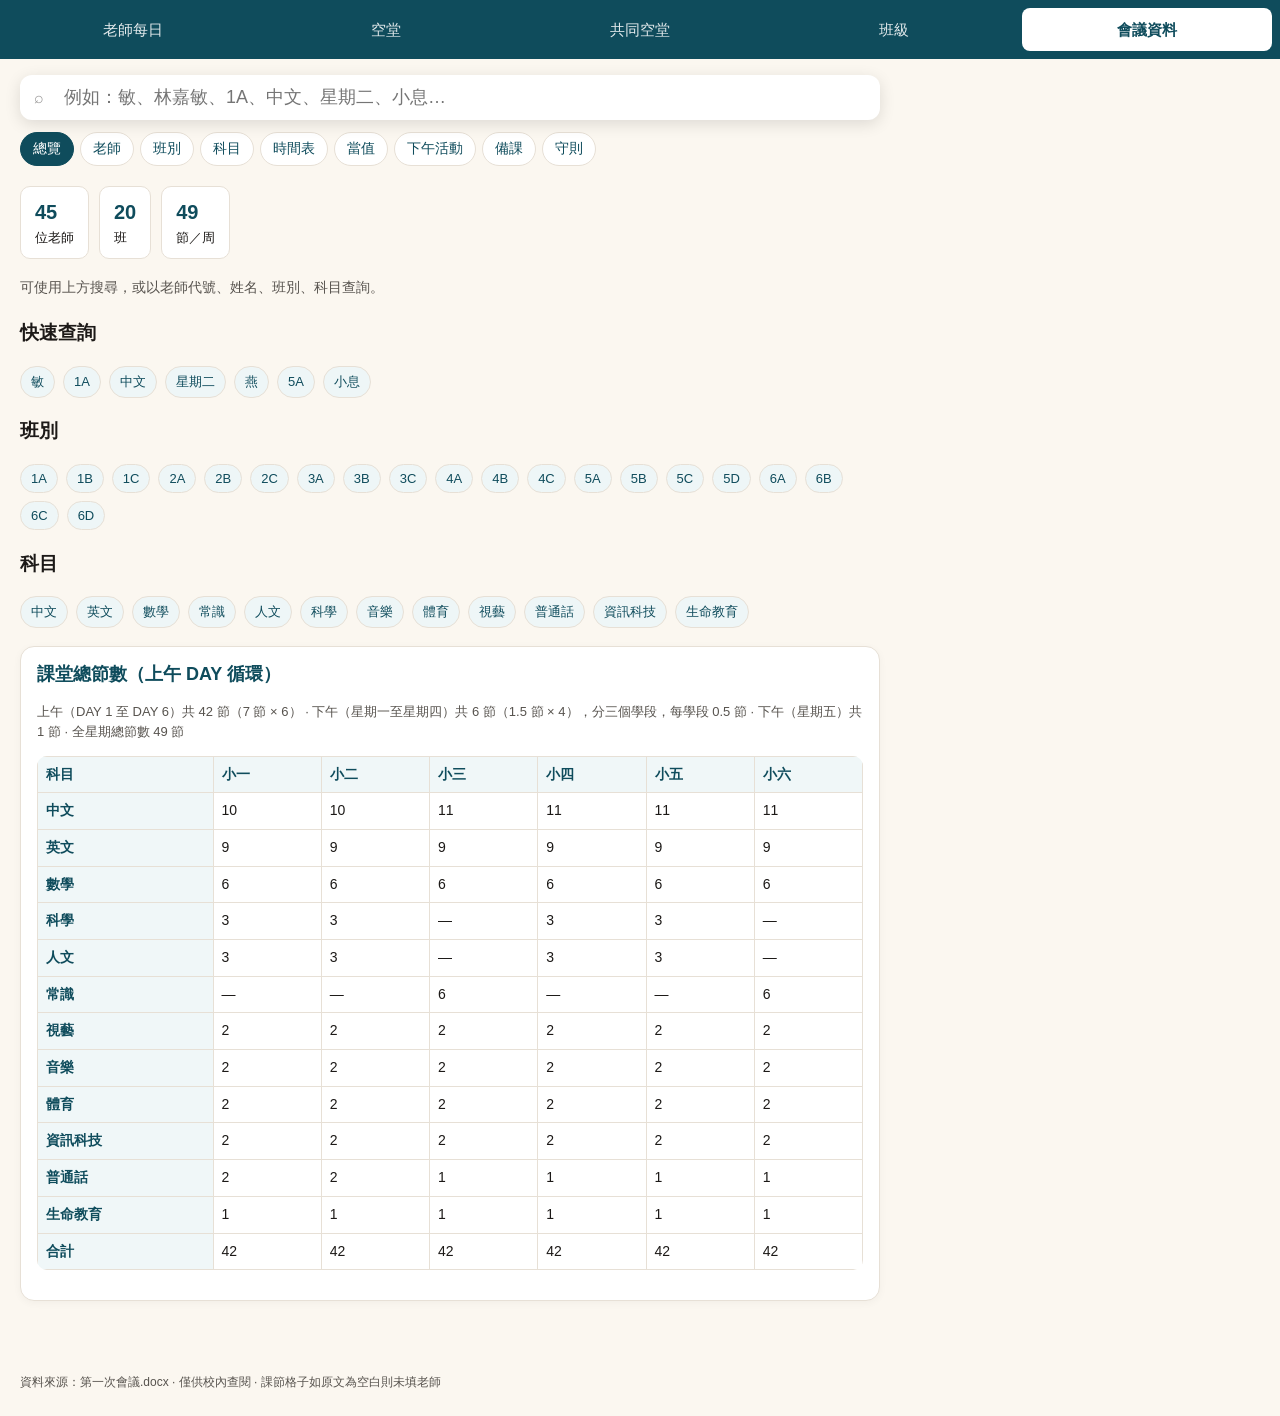
==== commit d3f87de2: "Use one top bar to switch functions on every page. Teacher, date, and view filters stay in the conte" ====
--- a/index.html
+++ b/index.html
@@ -27,21 +27,29 @@
       color: var(--ink);
       line-height: 1.55;
     }
-    header.app {
-      position: sticky; top: 0; z-index: 20;
+    .appbar {
+      display: flex;
+      flex-wrap: wrap;
+      gap: 4px;
       background: var(--teal);
-      color: #fff;
-      padding: 16px 20px 14px;
-      box-shadow: 0 8px 24px rgba(15, 76, 92, .22);
+      padding: 8px;
     }
-    header.app h1 {
-      margin: 0 0 4px;
-      font-size: 20px;
+    .appbar a {
+      flex: 1 1 0;
+      min-width: 4.5em;
+      text-align: center;
+      text-decoration: none;
+      color: rgba(255,255,255,.88);
+      padding: 10px 6px;
+      border-radius: 8px;
+      font-size: 15px;
+    }
+    .appbar a.on {
+      background: #fff;
+      color: var(--teal);
       font-weight: 700;
-      letter-spacing: .04em;
     }
-    header.app p { margin: 0 0 12px; opacity: .85; font-size: 13px; }
-    .search-wrap { position: relative; max-width: 860px; }
+    .search-wrap { position: relative; max-width: 860px; margin-bottom: 12px; }
     .search-wrap input {
       width: 100%;
       font-size: 18px;
@@ -57,13 +65,8 @@
     }
     nav.tabs {
       display: flex; gap: 6px; flex-wrap: wrap;
-      padding: 12px 20px 0;
+      padding: 0 0 8px;
       background: var(--paper);
-      position: sticky; top: 126px; z-index: 10;
-    }
-    @media (max-width: 640px) {
-      nav.tabs { top: 148px; }
-      header.app h1 { font-size: 17px; }
     }
     nav.tabs button {
       border: 1px solid var(--line);
@@ -171,16 +174,21 @@
   </style>
 </head>
 <body>
-  <header class="app">
-    <h1>2026–2027 第一次會議資料查詢</h1>
-    <p>由會議文件整理 · 輸入老師姓名／代號、班別、科目即可查</p>
+  <nav class="appbar">
+    <a href="老師.html">老師每日</a>
+    <a href="查詢.html?tool=free">空堂</a>
+    <a href="查詢.html?tool=common">共同空堂</a>
+    <a href="查詢.html?tool=klass">班級</a>
+    <a href="index.html" class="on">會議資料</a>
+  </nav>
+  <main id="mainWrap">
     <div class="search-wrap">
       <span class="search-ico">⌕</span>
       <input id="q" type="search" placeholder="例如：敏、林嘉敏、1A、中文、星期二、小息…" autocomplete="off" />
     </div>
-  </header>
-  <nav class="tabs" id="tabs"></nav>
-  <main id="main"></main>
+    <nav class="tabs" id="tabs"></nav>
+    <div id="main"></div>
+  </main>
   <footer>資料來源：第一次會議.docx · 僅供校內查閱 · 課節格子如原文為空白則未填老師</footer>
   <script>
 const DATA = {
